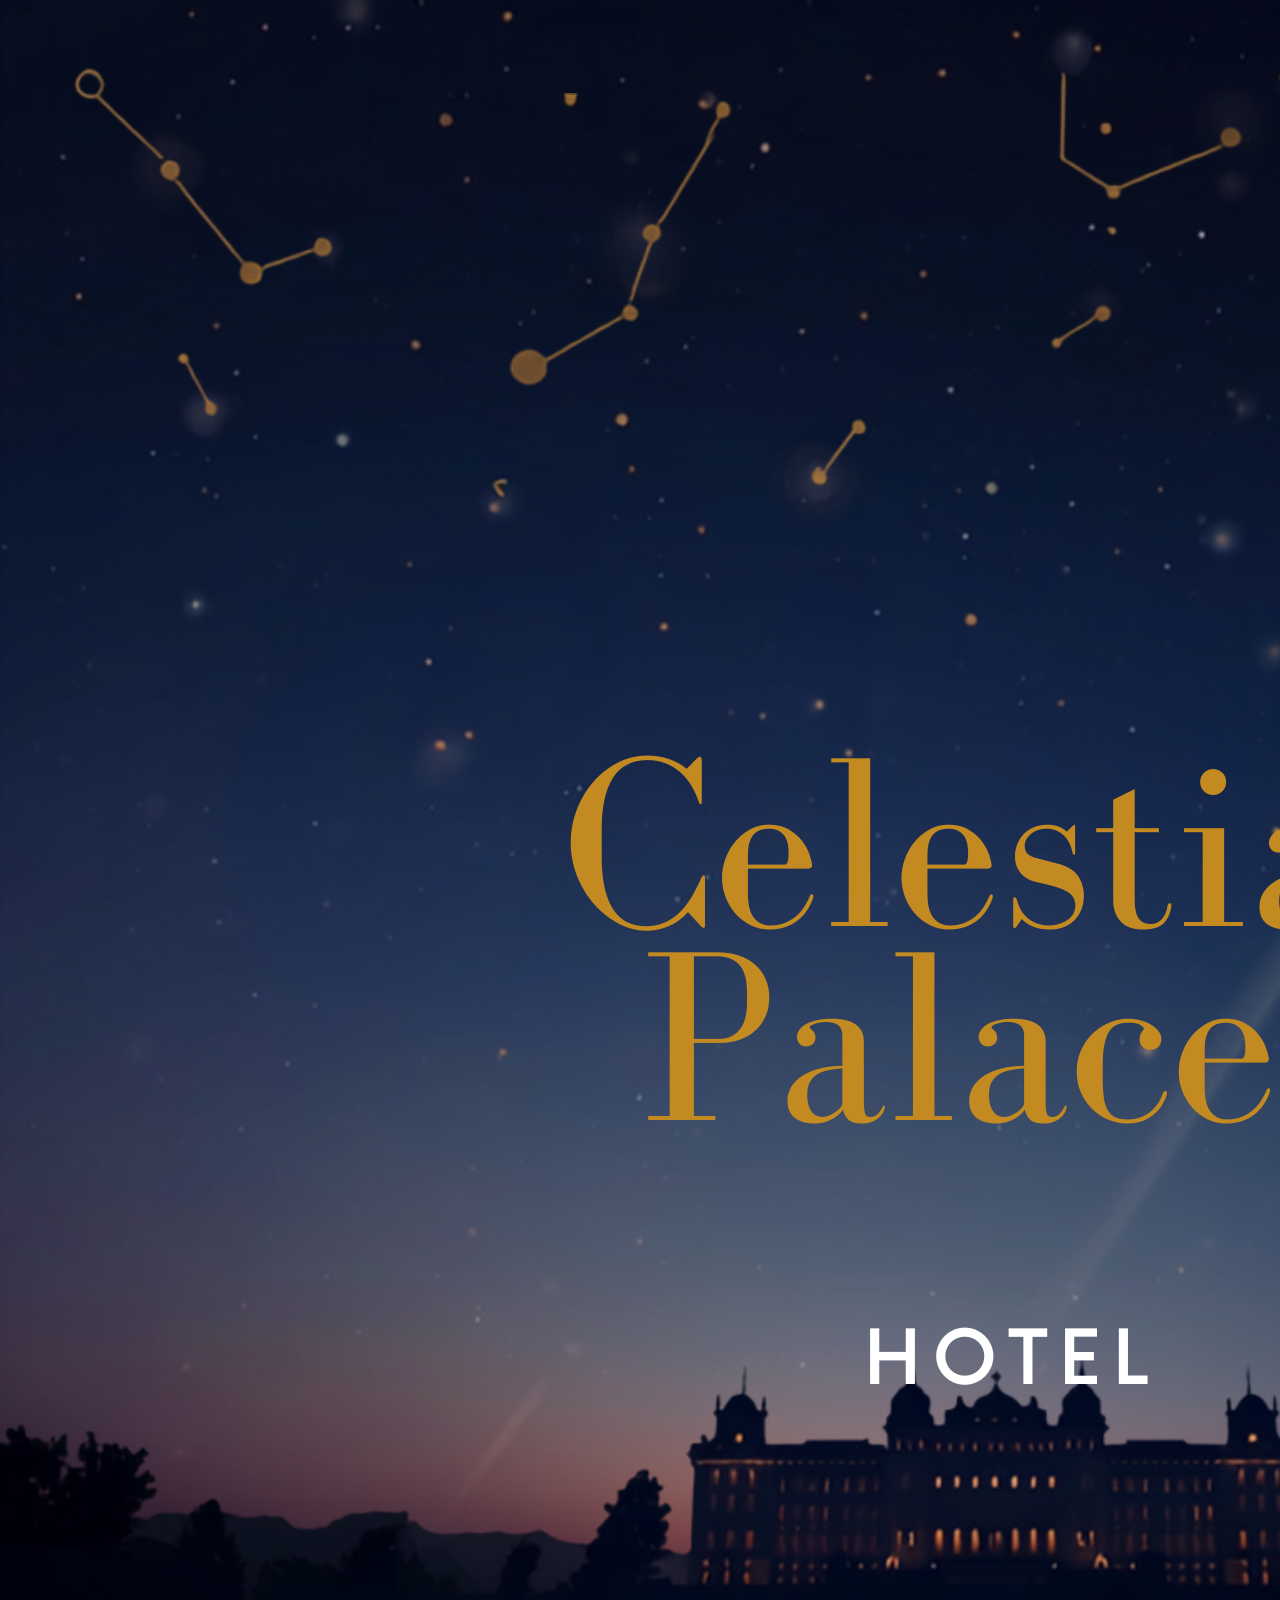
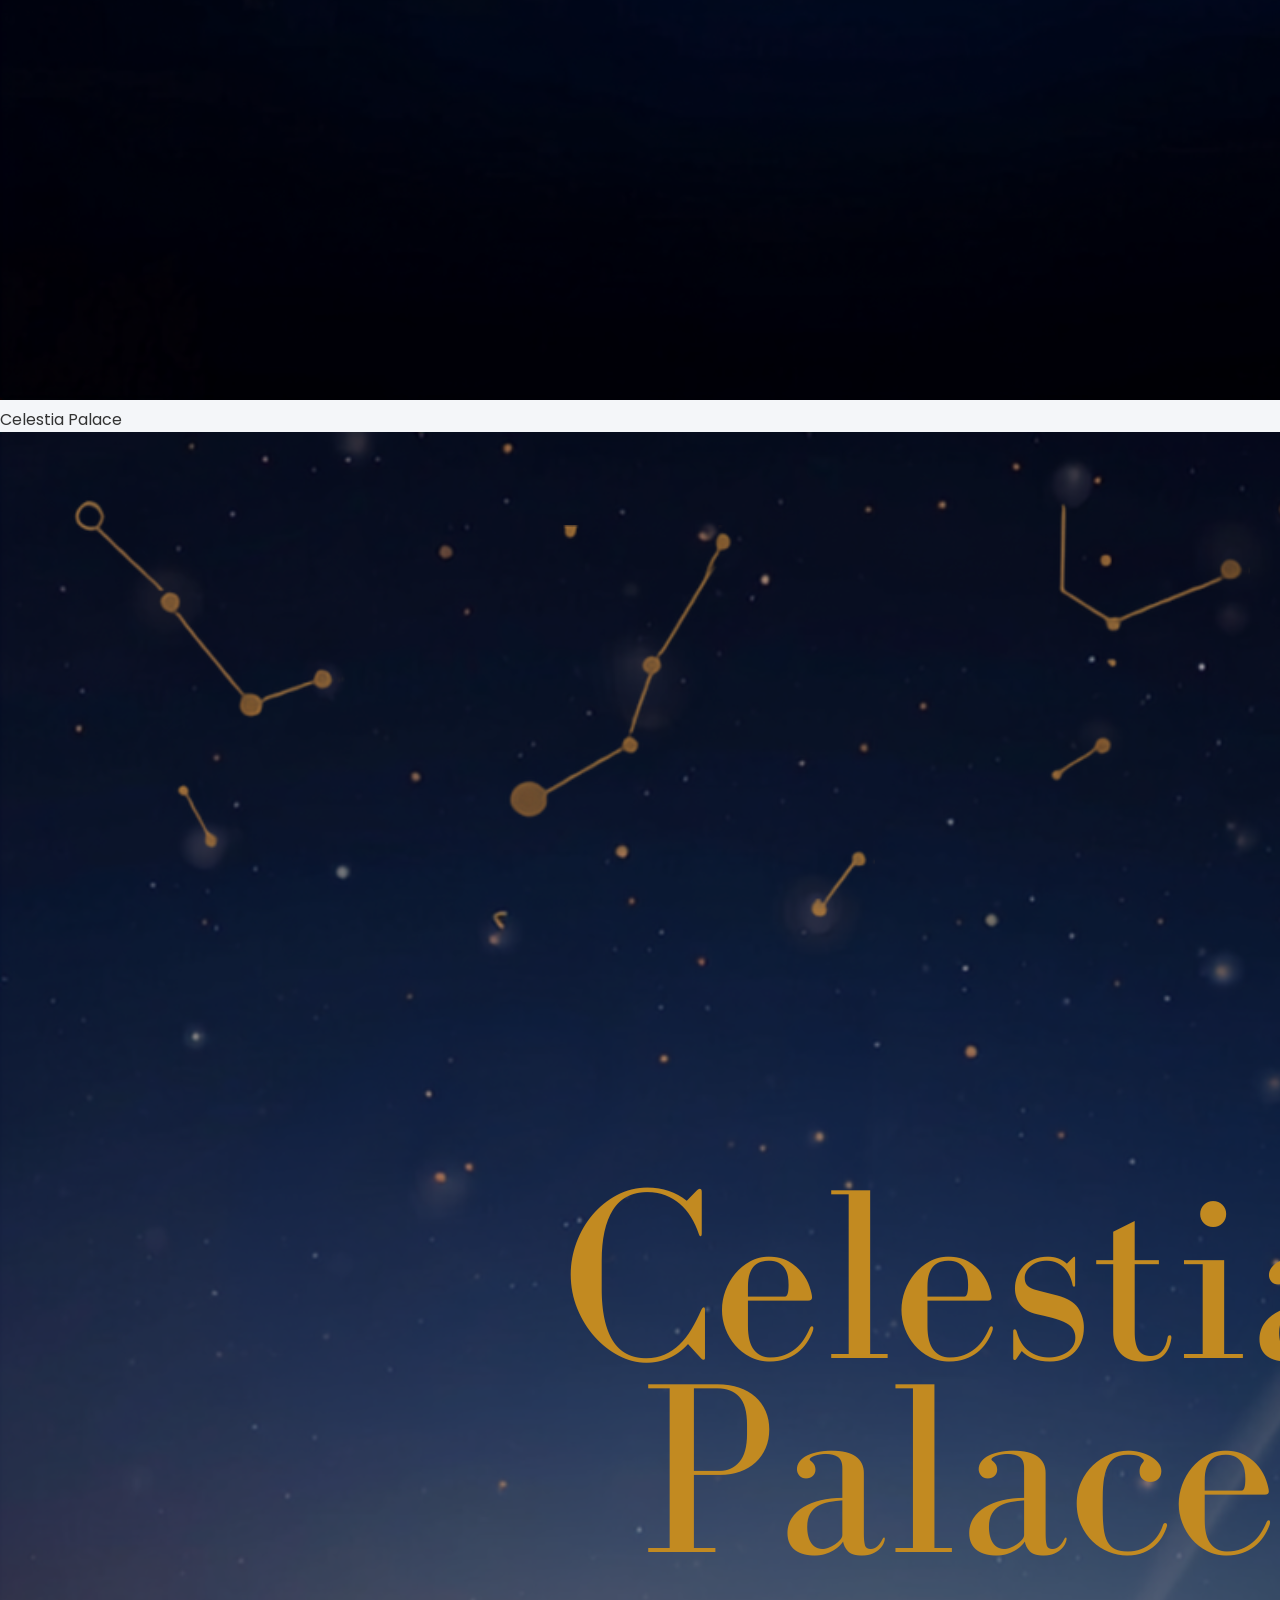
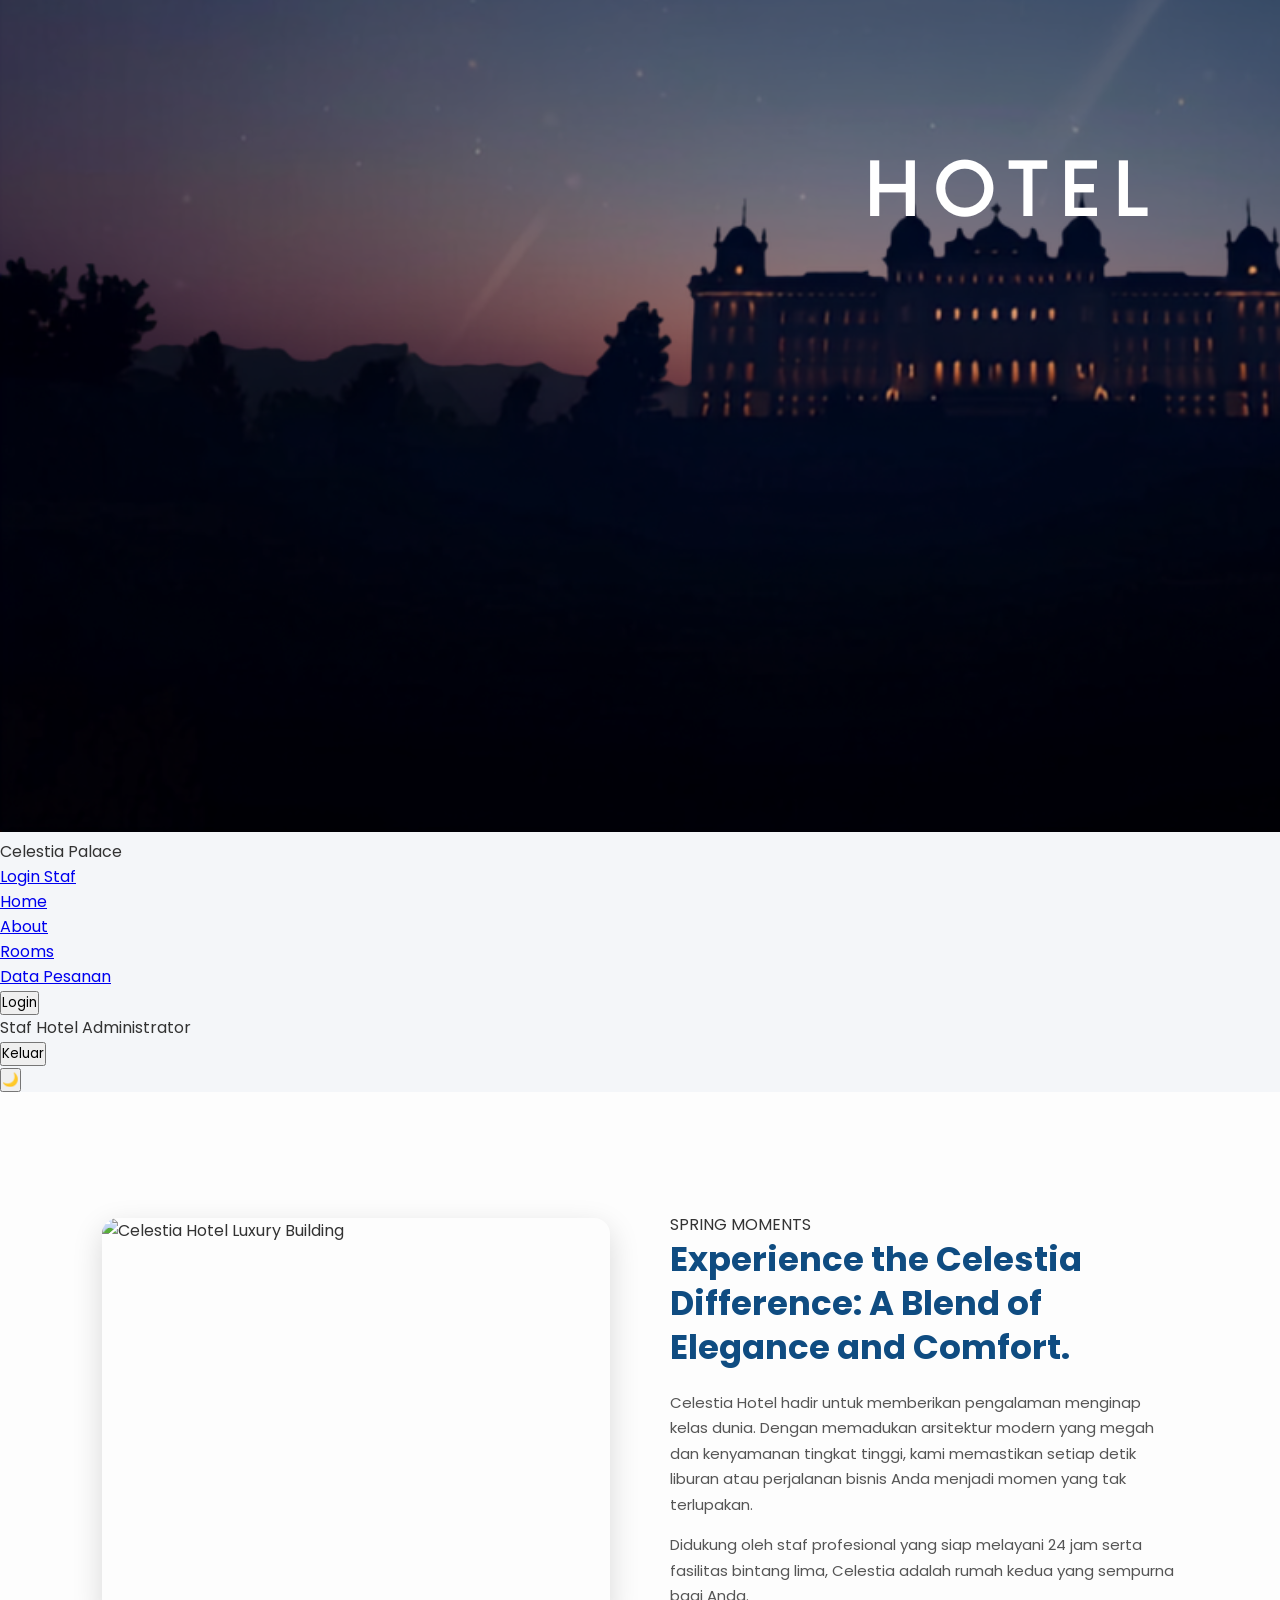
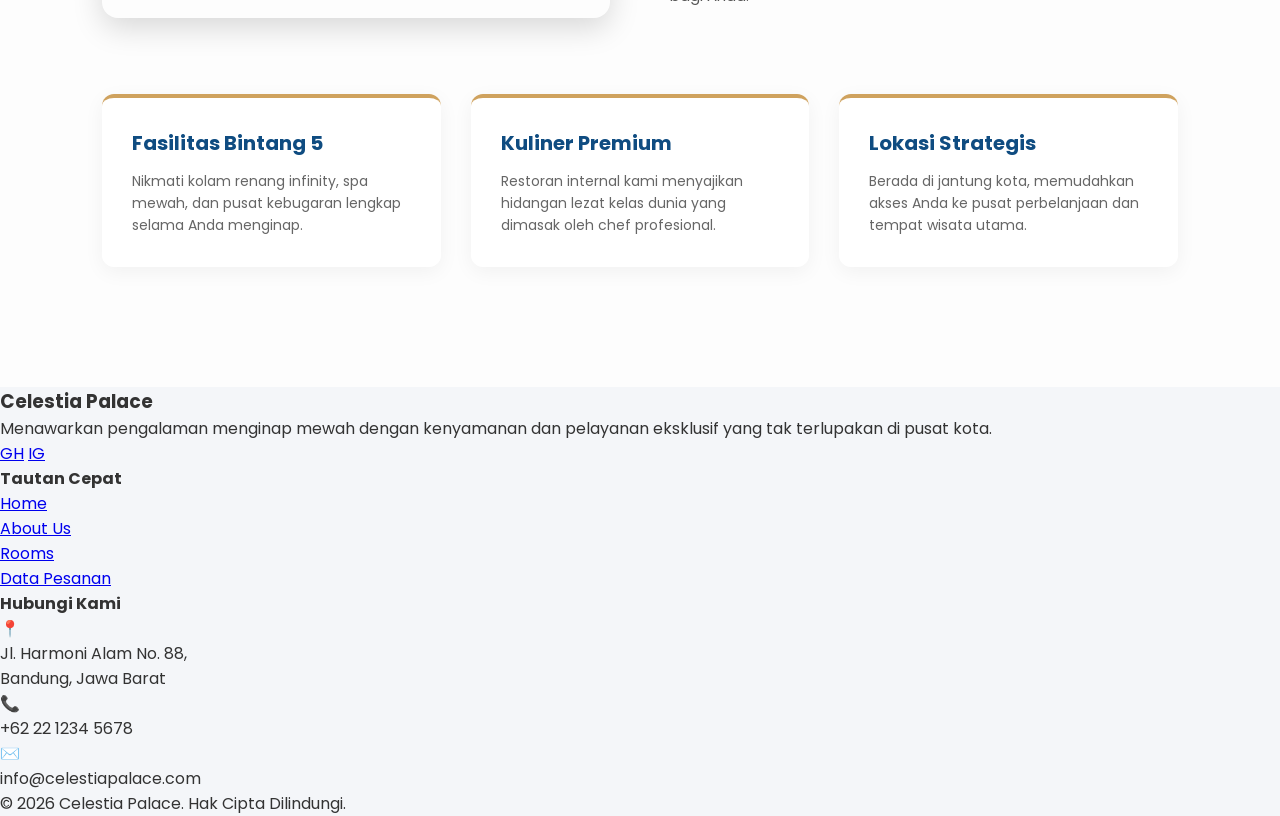
==== html/about.html @ cef60057 "first commit" ====
<!doctype html>
<html lang="id">
  <head>
    <meta charset="UTF-8" />
    <meta name="viewport" content="width=device-width, initial-scale=1.0" />
    <title>Celestia Palace Hotel - About Us</title>
    <link href="https://fonts.googleapis.com/css2?family=Poppins:wght@300;400;600&display=swap" rel="stylesheet" />
    <link rel="icon" href="../Assets/logo.png" type="image/png" />

    <!-- Memanggil CSS utama -->
    <link rel="stylesheet" href="/css/index.css" />
    <!-- Memanggil CSS tambahan khusus halaman about -->
    <link rel="stylesheet" href="../css/about.css" />

    <link rel="icon" href="Assets/logo.png" type="image/png" />
  </head>

  <body>
    <!-- Header menggunakan class solid-bg agar langsung biru -->
    <header id="navbar" class="solid-bg">
      <!-- 1. BAGIAN KIRI: Hamburger & Logo Desktop -->
      <div class="header-left-actions">
        <!-- Tombol Hamburger (Hanya tampil di HP) -->
        <div class="menu-toggle" id="mobile-menu">
          <span class="bar"></span>
          <span class="bar"></span>
          <span class="bar"></span>
        </div>

        <!-- Logo Utama (Tampil di Laptop, Hilang di HP) -->
        <div class="logo desktop-logo">
          <img src="../Assets/logo.png" alt="Celestia Logo" class="logo-img" />
          <span>Celestia Palace</span>
        </div>
      </div>

      <!-- 2. BAGIAN TENGAH: Menu Navigasi & Sidebar -->
      <nav>
        <!-- Logo Sidebar (Hanya tampil di dalam Sidebar HP) -->
        <div class="logo sidebar-logo">
          <img src="../Assets/logo.png" alt="Celestia Logo" class="logo-img" />
          <span>Celestia Palace</span>
        </div>

        <div id="mobile-profile-container" class="mobile-profile-box"></div>

        <ul class="nav-list">
          <li><a href="../index.html">Home</a></li>
          <li><a href="about.html">About</a></li>
          <li><a href="kamar.html">Rooms</a></li>
          <li><a href="dataPesanan.html">Data Pesanan</a></li>
        </ul>
      </nav>

      <!-- 3. BAGIAN KANAN: Tombol Tema & Login -->
      <div class="header-right-actions">
        
        <div class="auth-container">
          <button id="auth-btn" class="btn-book">Login</button>
          <div id="profile-dropdown" class="profile-dropdown-menu">
            <div class="dropdown-header">
              <span id="dropdown-staff-name" class="dropdown-name">Staf Hotel</span>
              <span class="dropdown-role">Administrator</span>
            </div>
            <div class="dropdown-divider"></div>
            <button id="btn-logout" class="dropdown-item-logout">Keluar</button>
          </div>
        </div>
        <button id="theme-toggle" class="btn-theme-toggle" title="Ubah Tema" aria-label="Toggle Dark Mode">🌙</button>
      </div>
    </header>

    <main class="page-content">
      <!-- Section Utama About -->
      <section class="about-section">
        <!-- Menggunakan gambar hotel mewah berkualitas tinggi -->
        <img src="https://greenforestresortbandung.com/wp-content/uploads/2024/12/Royal-Suite.jpeg" alt="Celestia Hotel Luxury Building" class="about-image" />
        <div class="about-text">
          <span class="subtitle">SPRING MOMENTS</span>
          <h2>Experience the Celestia Difference: A Blend of Elegance and Comfort.</h2>
          <p>
            Celestia Hotel hadir untuk memberikan pengalaman menginap kelas dunia. Dengan memadukan arsitektur modern yang megah dan kenyamanan tingkat tinggi,
            kami memastikan setiap detik liburan atau perjalanan bisnis Anda menjadi momen yang tak terlupakan.
          </p>
          <p>Didukung oleh staf profesional yang siap melayani 24 jam serta fasilitas bintang lima, Celestia adalah rumah kedua yang sempurna bagi Anda.</p>
        </div>
      </section>

      <!-- Section Tambahan Keunggulan (Grid) -->
      <section class="features-section">
        <div class="feature-card">
          <h3>Fasilitas Bintang 5</h3>
          <p>Nikmati kolam renang infinity, spa mewah, dan pusat kebugaran lengkap selama Anda menginap.</p>
        </div>
        <div class="feature-card">
          <h3>Kuliner Premium</h3>
          <p>Restoran internal kami menyajikan hidangan lezat kelas dunia yang dimasak oleh chef profesional.</p>
        </div>
        <div class="feature-card">
          <h3>Lokasi Strategis</h3>
          <p>Berada di jantung kota, memudahkan akses Anda ke pusat perbelanjaan dan tempat wisata utama.</p>
        </div>
      </section>

      
    </main>
    <!-- ==================== FOOTER ==================== -->
    <footer class="main-footer">
      <div class="footer-container">
        
        <!-- Kolom 1: Info Brand & Sosial Media -->
        <div class="footer-col brand-col">
          <h3 class="footer-logo">Celestia Palace</h3>
          <p>Menawarkan pengalaman menginap mewah dengan kenyamanan dan pelayanan eksklusif yang tak terlupakan di pusat kota.</p>
          <div class="social-links">
            <a href="https://github.com/raidatul-shidiq" aria-label="GitHub" title="GitHub">GH</a>
            <a href="https://www.instagram.com/raidatul_shidiq/" aria-label="Instagram" title="Instagram">IG</a>
          </div>
        </div>

        <!-- Kolom 2: Tautan Cepat -->
        <div class="footer-col links-col">
          <h4>Tautan Cepat</h4>
          <ul>
            <li><a href="index.html">Home</a></li>
            <li><a href="html/about.html">About Us</a></li>
            <li><a href="html/kamar.html">Rooms</a></li>
            <li><a href="html/dataPesanan.html">Data Pesanan</a></li>
          </ul>
        </div>

        <!-- Kolom 3: Kontak Hotel -->
        <div class="footer-col contact-col">
          <h4>Hubungi Kami</h4>
          <div class="contact-item">
            <span>📍</span>
            <p>Jl. Harmoni Alam No. 88,<br />Bandung, Jawa Barat</p>
          </div>
          <div class="contact-item">
            <span>📞</span>
            <p>+62 22 1234 5678</p>
          </div>
          <div class="contact-item">
            <span>✉️</span>
            <p>info@celestiapalace.com</p>
          </div>
        </div>

      </div>

      <!-- Bagian Hak Cipta -->
      <div class="footer-bottom">
        <p>&copy; 2026 Celestia Palace. Hak Cipta Dilindungi.</p>
      </div>
    </footer>

    <script src="/js/index.js"></script>
  </body>
</html>
---- css/index.css ----
/* ==================================
   1. RESET & DASAR
================================== */
* {
    margin: 0;
    padding: 0;
    box-sizing: border-box;
    font-family: 'Poppins', sans-serif;
}

body {
    background-color: #f4f6f9;
    color: #333333;
    /* Transisi halus saat beralih mode warna (Light <-> Dark) */
    transition: background-color 0.3s ease, color 0.3s ease;
}

body.dark-mode {
    background-color: #0f172a;
    color: #f1f5f9;
}

/* ==================================
   2. JUDUL DASHBOARD & PENCARIAN
================================== */
.dashboard-content {
    padding: 0 5% 50px;
    max-width: 1200px;
    margin: 0 auto;
}

.dashboard-header-title {
    text-align: center;
    margin-top: 120px;
    margin-bottom: 25px;
}

.dashboard-header-title h1 {
    color: #0f4c81;
    font-size: 28px;
    margin-bottom: 5px;
    font-weight: 600;
}

body.dark-mode .dashboard-header-title h1 {
    color: #60a5fa;
}

.dashboard-header-title p {
    color: #64748b;
    font-size: 14.5px;
}

body.dark-mode .dashboard-header-title p {
    color: #94a3b8;
}

.center-search-container {
    display: flex;
    justify-content: center;
    margin-bottom: 40px;
    width: 100%;
}

.search-box {
    position: relative;
    width: 100%;
    max-width: 550px;
    display: flex;
    align-items: center;
}

.search-icon {
    position: absolute;
    left: 20px;
    font-size: 18px;
    color: #94a3b8;
    pointer-events: none;
}

.search-box input {
    width: 100%;
    padding: 15px 25px 15px 50px;
    font-size: 15px;
    border: 1px solid #cbd5e1;
    border-radius: 50px;
    background-color: #ffffff;
    outline: none;
    transition: all 0.3s ease;
    box-shadow: 0 8px 25px rgba(0, 0, 0, 0.05);
    color: #333333;
}

body.dark-mode .search-box input {
    background-color: #1e293b;
    border-color: #334155;
    color: #f1f5f9;
    box-shadow: 0 8px 25px rgba(0, 0, 0, 0.3);
}

.search-box input:focus {
    border-color: #cfa25e;
    box-shadow: 0 8px 25px rgba(207, 162, 94, 0.2);
}

/* ==================================
   3. GRID & KARTU DATA PESANAN (3 KOLOM)
================================== */
.bookings-grid {
    display: grid;
    /* Memaksa tepat 3 kolom sejajar pada layar komputer/laptop */
    grid-template-columns: repeat(3, 1fr);
    gap: 20px;
}

.booking-card {
    background-color: #ffffff;
    border-radius: 12px;
    padding: 20px;
    box-shadow: 0 5px 15px rgba(0, 0, 0, 0.05);
    border-top: 4px solid #cfa25e;
    transition: transform 0.3s ease, box-shadow 0.3s ease;
    display: flex;
    flex-direction: column;
    justify-content: space-between;
}

body.dark-mode .booking-card {
    background-color: #1e293b;
    box-shadow: 0 5px 15px rgba(0, 0, 0, 0.3);
}

.booking-card:hover {
    transform: translateY(-5px);
    box-shadow: 0 10px 25px rgba(15, 76, 129, 0.1);
}

.card-header {
    border-bottom: 1px solid #f1f5f9;
    padding-bottom: 12px;
    margin-bottom: 15px;
    display: flex;
    justify-content: space-between;
    align-items: flex-start;
}

body.dark-mode .card-header {
    border-bottom-color: #334155;
}

.card-header h3 {
    font-size: 18px;
    color: #0f4c81;
    margin-bottom: 5px;
    text-transform: capitalize;
    word-break: break-word;
}

.booking-id {
    font-size: 11px;
    color: #888;
}

body.dark-mode .card-header h3 {
    color: #60a5fa;
}

.badge-status {
    display: inline-block;
    font-size: 10.5px;
    font-weight: 600;
    padding: 4px 8px;
    border-radius: 50px;
    text-align: center;
}

.card-body p {
    font-size: 13.5px;
    margin-bottom: 8px;
    color: #555555;
    display: flex;
    align-items: center;
    gap: 8px;
}

body.dark-mode .card-body p {
    color: #cbd5e1;
}

.card-body strong {
    color: #333333;
    min-width: 85px;
}

body.dark-mode .card-body strong {
    color: #f1f5f9;
}

.no-data {
    grid-column: 1 / -1;
    text-align: center;
    padding: 50px;
    color: #64748b;
    font-size: 15px;
    background-color: #ffffff;
    border-radius: 12px;
    border: 1px dashed #cbd5e1;
}

body.dark-mode .no-data {
    background-color: #1e293b;
    color: #94a3b8;
    border-color: #334155;
}

/* ==================================
   4. STYLING TOMBOL & AKSI KARTU
================================== */
.card-actions {
    display: flex;
    gap: 10px;
    margin-top: 15px;
    width: 100%;
}

.btn-delete,
.btn-extend {
    flex: 1;
    border: none;
    padding: 10px;
    border-radius: 8px;
    font-size: 12px;
    font-weight: 600;
    cursor: pointer;
    /* Efek transisi halus saat tombol disentuh mouse */
    transition: all 0.2s;
}

.btn-extend {
    background-color: #e0f2fe;
    color: #0369a1;
}

.btn-extend:hover {
    background-color: #bae6fd;
    transform: translateY(-2px);
}

body.dark-mode .btn-extend {
    background-color: #0c4a6e;
    color: #7dd3fc;
}

body.dark-mode .btn-extend:hover {
    background-color: #075985;
}

.btn-delete {
    background-color: #fee2e2;
    color: #ef4444;
}

.btn-delete:hover {
    background-color: #fecaca;
    transform: translateY(-2px);
}

body.dark-mode .btn-delete {
    background-color: #7f1d1d;
    color: #fca5a5;
}

body.dark-mode .btn-delete:hover {
    background-color: #991b1b;
}

/* ==================================
   5. MODAL POP-UP UMUM & 2 KOLOM
================================== */
.modal-overlay {
    position: fixed;
    top: 0;
    left: 0;
    width: 100%;
    height: 100%;
    background-color: rgba(0, 0, 0, 0.6);
    display: flex;
    justify-content: center;
    align-items: center;
    z-index: 9999;
    backdrop-filter: blur(3px);
}

.modal-box {
    background-color: #ffffff;
    width: 90%;
    max-width: 400px;
    padding: 30px 25px;
    border-radius: 16px;
    text-align: center;
    box-shadow: 0 15px 35px rgba(0, 0, 0, 0.2);
    transform: translateY(20px);
    animation: slideUp 0.3s forwards ease-out;
}

body.dark-mode .modal-box {
    background-color: #1e293b;
    box-shadow: 0 15px 35px rgba(0, 0, 0, 0.5);
    border: 1px solid #334155;
}

/* Perlebar modal khusus check-out agar pas 2 kolom */
.checkout-modal-wide {
    max-width: 580px; 
}

.modal-icon {
    font-size: 40px;
    margin-bottom: 15px;
}

.modal-box h3 {
    color: #0f4c81;
    font-size: 20px;
    margin-bottom: 10px;
}

body.dark-mode .modal-box h3 {
    color: #60a5fa;
}

.modal-box p {
    font-size: 14px;
    color: #64748b;
    margin-bottom: 25px;
    line-height: 1.5;
}

body.dark-mode .modal-box p {
    color: #94a3b8;
}

.modal-actions {
    display: flex;
    gap: 12px;
    justify-content: center;
}

.btn-modal-cancel {
    background-color: #f1f5f9;
    color: #475569;
    border: none;
    padding: 10px 20px;
    border-radius: 8px;
    font-weight: 600;
    cursor: pointer;
    flex: 1;
    transition: all 0.2s;
}

.btn-modal-cancel:hover {
    background-color: #e2e8f0;
}

body.dark-mode .btn-modal-cancel {
    background-color: #334155;
    color: #cbd5e1;
}

body.dark-mode .btn-modal-cancel:hover {
    background-color: #475569;
}

.btn-modal-confirm,
.btn-extend-confirm {
    border: none;
    padding: 10px 20px;
    border-radius: 8px;
    font-weight: 600;
    cursor: pointer;
    flex: 1;
    transition: all 0.2s;
}

.btn-modal-confirm {
    background-color: #ef4444;
    color: #ffffff;
}

.btn-modal-confirm:hover {
    background-color: #dc2626;
}

.btn-extend-confirm {
    background-color: #0f4c81;
    color: #ffffff;
}

.btn-extend-confirm:hover {
    background-color: #0a3a5e;
}

body.dark-mode .btn-extend-confirm {
    background-color: #60a5fa;
    color: #0f172a;
}

/* ====================================================
   HAK VETO (!IMPORTANT) PADA TOMBOL HIJAU PELUNASAN
==================================================== */
.btn-success-green {
    /* Menggunakan !important untuk memaksa browser menerapkan warna hijau,
       sekaligus menimpa warna merah bawaan dari class .btn-modal-confirm */
    background-color: #16a34a !important;
    color: #ffffff !important;
    border-radius: 10px;
}

.btn-success-green:hover {
    background-color: #15803d !important;
}

@keyframes slideUp {
    from {
        opacity: 0;
        transform: translateY(20px);
    }
    to {
        opacity: 1;
        transform: translateY(0);
    }
}

/* ==================================
   STYLING MODAL SUKSES (ALERT CUSTOM)
================================== */
.text-success {
    color: #16a34a;
    font-size: 55px;
    margin-bottom: 10px;
}

.success-message-text {
    font-size: 14px;
    line-height: 1.6;
    margin-bottom: 25px;
    color: #4b5563;
    /* Mengubah kode \n dari JS menjadi baris baru (Enter) di layar secara otomatis */
    white-space: pre-line; 
}

body.dark-mode .success-message-text {
    color: #cbd5e1;
}

.btn-full-width {
    width: 100%;
    flex: none;
}

/* ==================================
   6. UTILITY & STATE CLASSES (CSS MURNI)
================================== */
.hidden-element {
    display: none !important;
}

.show-flex-element {
    display: flex !important;
}

.show-block-element {
    display: block !important;
}

/* Form Extend */
.extend-form-group {
    text-align: left;
    margin-bottom: 20px;
}

.extend-label {
    font-size: 13px;
    color: #64748b;
    font-weight: 600;
    display: block;
    margin-bottom: 8px;
}

.extend-input {
    width: 100%;
    padding: 12px;
    border: 1px solid #cbd5e1;
    border-radius: 8px;
    font-family: 'Poppins', sans-serif;
    background-color: #ffffff;
    color: #333333;
}

/* Tagihan (Unpaid) */
.unpaid-wrapper {
    border-top: 1px dashed #cbd5e1;
    margin-top: 8px;
    padding-top: 8px;
    align-items: center;
    gap: 8px;
}

.unpaid-label {
    color: #b91c1c;
}

.booking-unpaid {
    color: #ef4444;
    font-weight: 700;
}

/* Peringatan Tagihan Modal (Struktur 2 Kolom) */
.checkout-warning-box {
    background-color: #fef2f2;
    color: #991b1b;
    padding: 15px;
    border-radius: 8px;
    margin-bottom: 15px;
    border: 1px solid #fca5a5;
    text-align: left;
    display: flex;
    flex-direction: row;
    gap: 20px;
    align-items: stretch;
}

body.dark-mode .checkout-warning-box {
    background-color: #450a0a;
    color: #fecaca;
    border-color: #7f1d1d;
}

.warning-info-col {
    flex: 1;
    display: flex;
    flex-direction: column;
}

.warning-payment-col {
    flex: 1.2;
}

.warning-desc {
    font-size: 13px;
    margin: 5px 0;
}

.unpaid-amount-text {
    display: block;
    font-size: 18px;
    font-weight: 700;
    margin: 5px 0;
    color: #dc2626;
}

body.dark-mode .unpaid-amount-text {
    color: #f87171;
}

.checkout-instruction {
    margin-top: auto;
    margin-bottom: 0;
    font-size: 12px;
    color: #7f1d1d;
    font-weight: 600;
}

body.dark-mode .checkout-instruction {
    color: #fca5a5;
}

/* Warna Form & Tagihan Dark Mode */
body.dark-mode .extend-label {
    color: #94a3b8;
}

body.dark-mode .extend-input {
    background-color: #334155;
    border-color: #475569;
    color: #f1f5f9;
}

body.dark-mode .unpaid-wrapper {
    border-top-color: #334155;
}

body.dark-mode .unpaid-label {
    color: #f87171;
}

body.dark-mode .booking-unpaid {
    color: #fca5a5;
}

/* Warna Badge Status */
.badge-lunas {
    background-color: #dcfce7;
    color: #166534;
}

.badge-extended {
    background-color: #e0f2fe;
    color: #0369a1;
}

.badge-overstay {
    background-color: #fee2e2;
    color: #991b1b;
}

.badge-checkout {
    background-color: #fef08a;
    color: #854d0e;
}

.badge-unpaid {
    background-color: #ffedd5;
    color: #9a3412;
}

/* ==================================
   STYLING FORM PELUNASAN CHECK-OUT (RADIO)
================================== */
.checkout-payment-options {
    background: #ffffff;
    padding: 10px;
    border-radius: 8px;
    border: 1px solid #fca5a5;
    margin-top: 0;
    display: flex;
    flex-direction: column;
    gap: 8px;
    height: 100%;
    justify-content: center;
}

body.dark-mode .checkout-payment-options {
    background: #1e293b;
    border-color: #7f1d1d;
}

.checkout-payment-options label {
    font-size: 12.5px;
    color: #333;
    cursor: pointer;
    display: flex;
    align-items: center;
    gap: 8px;
    font-weight: 500;
}

body.dark-mode .checkout-payment-options label {
    color: #f1f5f9;
}

.payment-detail-box {
    background-color: #f8f9fa;
    border: 1px solid #e2e8f0;
    border-radius: 6px;
    padding: 8px 10px;
    margin-top: 0;
    margin-bottom: 3px;
    font-size: 11.5px;
    color: #333;
    line-height: 1.4;
}

body.dark-mode .payment-detail-box {
    background-color: #0f172a;
    border-color: #334155;
    color: #f1f5f9;
}

.qris-img {
    display: block;
    margin: 6px auto 0;
    width: 90px;
    height: 90px;
    border-radius: 4px;
}

.delete-confirm-text {
    font-size: 13.5px;
    color: #64748b;
    margin-bottom: 20px;
}

body.dark-mode .delete-confirm-text {
    color: #94a3b8;
}

/* ==================================
   7. RESPONSIVE (TABLET & MOBILE)
================================== */
@media (max-width: 1024px) {
    .bookings-grid {
        grid-template-columns: repeat(2, 1fr);
        gap: 15px;
    }
}

@media (max-width: 768px) {
    .dashboard-header-title {
        margin-top: 135px;
        margin-bottom: 20px;
    }

    .dashboard-header-title h1 {
        font-size: 24px;
    }

    .center-search-container {
        padding: 0 10px;
        margin-bottom: 30px;
    }

    .search-box input {
        font-size: 14px;
        padding: 12px 20px 12px 45px;
        box-shadow: 0 4px 15px rgba(0, 0, 0, 0.05);
    }

    .search-icon {
        left: 18px;
        font-size: 16px;
    }

    .bookings-grid {
        grid-template-columns: 1fr;
    }
}

@media (max-width: 576px) {
    .checkout-warning-box.show-flex-element {
        flex-direction: column !important;
        gap: 12px;
    }
    .checkout-modal-wide {
        max-width: 95%;
    }
}

@media (max-width: 480px) {
    .dashboard-content {
        padding: 0 15px 20px;
        overflow-x: hidden;
    }

    .dashboard-header-title h1 {
        font-size: 20px;
    }

    .search-box input {
        font-size: 13px;
        padding: 11px 15px 11px 38px;
    }

    .search-icon {
        left: 14px;
        font-size: 14px;
    }

    .bookings-grid {
        display: flex;
        flex-direction: column;
        gap: 12px;
        width: 100%;
    }

    .booking-card {
        width: 100%;
        min-width: 0;
        padding: 12px;
        border-radius: 8px;
        overflow: hidden;
    }

    .card-header {
        flex-wrap: wrap;
        gap: 5px;
    }

    .card-header h3 {
        font-size: 15px;
        word-break: break-word;
        white-space: normal;
    }

    .booking-id {
        font-size: 9px !important;
    }

    .card-body p {
        display: flex;
        flex-direction: column;
        align-items: flex-start;
        font-size: 0 !important;
        margin-bottom: 10px;
        border-bottom: 1px dashed rgba(0, 0, 0, 0.05);
        padding-bottom: 6px;
        gap: 2px;
        width: 100%;
    }

    body.dark-mode .card-body p {
        border-bottom-color: rgba(255, 255, 255, 0.05);
    }

    .card-body p:last-child {
        border-bottom: none;
        padding-bottom: 0;
    }

    .card-body strong {
        display: block;
        font-size: 11px !important;
        color: #64748b;
        min-width: 0;
        width: 100%;
    }

    .card-body p span {
        display: block;
        font-size: 12px !important;
        color: #333333;
        width: 100%;
        word-break: break-word;
        white-space: normal;
    }

    body.dark-mode .card-body p span {
        color: #f1f5f9;
    }

    .btn-delete,
    .btn-extend {
        width: 100%;
        padding: 10px;
        font-size: 12px;
        margin-top: 10px;
    }

    .modal-box {
        padding: 20px 15px;
        width: 95%;
    }
}

@media (max-width: 320px) {
    .dashboard-header-title {
        margin-top: 80px;
    }

    .dashboard-header-title h1 {
        font-size: 16px;
    }

    .search-box input {
        font-size: 11px;
        padding: 8px 10px 8px 30px;
    }

    .search-icon {
        left: 10px;
        font-size: 12px;
    }

    .card-header h3 {
        font-size: 13px;
    }

    .card-body strong {
        font-size: 10px !important;
    }

    .card-body p span {
        font-size: 11px !important;
    }

    .btn-delete,
    .btn-extend {
        font-size: 10px;
        padding: 8px;
    }
}
---- css/about.css ----
/* ==================================
   STYLING HALAMAN ABOUT US & ANIMASI
================================== */
.page-content {
    background-color: #fdfdfd;
    padding-top: 80px;
    padding-bottom: 80px;
    
    /* Mencegah layar bergeser ke samping secara horizontal saat elemen sedang melakukan animasi geser */
    overflow-x: hidden; 
    transition: background-color 0.3s ease;
}

/* Penyesuaian Section Utama About */
.about-section {
    padding: 40px 8% 30px;
    display: flex;
    gap: 60px;
    align-items: center;
}

/* Animasi Gambar Masuk dari Kiri */
.about-image {
    width: 50%;
    height: 400px;
    object-fit: cover;
    border-radius: 16px;
    box-shadow: 0 10px 30px rgba(0, 0, 0, 0.15);
    
    /* opacity: 0 membuat gambar disembunyikan di awal sebelum animasi berjalan */
    opacity: 0;
    
    /* Memindahkan posisi awal gambar ke luar layar sebelah kiri sejauh 80px */
    transform: translateX(-80px); 
    
    /* Menjalankan animasi dengan kurva cubic-bezier (efek smooth) selama 1 detik */
    animation: slideInFromLeft 1s cubic-bezier(0.165, 0.84, 0.44, 1) forwards;
}

/* Animasi Teks Masuk dari Kanan */
.about-text {
    width: 50%;
    opacity: 0;
    transform: translateX(80px); /* Posisi awal di luar layar kanan */
    
    /* Diberi jeda waktu (delay) 0.3 detik agar teks muncul sedikit lebih lambat dari gambar */
    animation: slideInFromRight 1s cubic-bezier(0.165, 0.84, 0.44, 1) 0.3s forwards; 
}

.about-text h2 {
    font-size: 34px;
    color: #0f4c81;
    margin-bottom: 20px;
    line-height: 1.3;
    transition: color 0.3s ease;
}

.about-text p {
    color: #555555;
    font-size: 15px;
    line-height: 1.7;
    margin-bottom: 15px;
    transition: color 0.3s ease;
}

/* ==================================
   SECTION FITUR / KEUNGGULAN HOTEL
================================== */
.features-section {
    padding: 40px 8%;
    
    /* Mengatur tata letak kotak fitur menggunakan Grid Responsif Otomatis */
    display: grid;
    grid-template-columns: repeat(auto-fit, minmax(280px, 1fr));
    gap: 30px;
    
    opacity: 0;
    transform: translateY(40px); /* Posisi awal digeser ke bawah sejauh 40px */
    
    /* Delay 0.6 detik agar animasi section ini muncul paling akhir secara berurutan */
    animation: fadeInUp 1s cubic-bezier(0.165, 0.84, 0.44, 1) 0.6s forwards;
}

.feature-card {
    background: #ffffff;
    padding: 30px;
    border-radius: 12px;
    box-shadow: 0 5px 20px rgba(0, 0, 0, 0.05);
    border-top: 4px solid #cfa25e;
    transition: transform 0.4s ease, box-shadow 0.4s ease, background-color 0.3s ease;
}

.feature-card:hover {
    transform: translateY(-8px); /* Efek kartu melayang ke atas saat disentuh kursor */
    box-shadow: 0 12px 30px rgba(15, 76, 129, 0.1);
}

.feature-card h3 {
    font-size: 20px;
    color: #0f4c81;
    margin-bottom: 12px;
    transition: color 0.3s ease;
}

.feature-card p {
    font-size: 14px;
    color: #666666;
    line-height: 1.6;
    transition: color 0.3s ease;
}

/* ==================================
   DARK MODE KHUSUS HALAMAN ABOUT
================================== */
body.dark-mode .page-content {
    background-color: #0f172a;
}

body.dark-mode .about-text h2 {
    color: #60a5fa; 
}

body.dark-mode .about-text p {
    color: #cbd5e1; 
}

body.dark-mode .feature-card {
    background-color: #1e293b; 
    box-shadow: 0 5px 20px rgba(0, 0, 0, 0.4);
}

body.dark-mode .feature-card:hover {
    box-shadow: 0 12px 30px rgba(0, 0, 0, 0.6);
}

body.dark-mode .feature-card h3 {
    color: #60a5fa;
}

body.dark-mode .feature-card p {
    color: #94a3b8;
}


/* ==================================
   KEYFRAMES (DEFINISI ANIMASI GERAKAN)
================================== */

/* Mengembalikan elemen dari posisi kiri ke posisi normal (0) sekaligus memunculkan opacity-nya */
@keyframes slideInFromLeft {
    to {
        opacity: 1;
        transform: translateX(0);
    }
}

/* Mengembalikan elemen dari posisi kanan ke posisi normal (0) */
@keyframes slideInFromRight {
    to {
        opacity: 1;
        transform: translateX(0);
    }
}

/* Mengembalikan elemen dari posisi bawah ke atas secara vertikal */
@keyframes fadeInUp {
    to {
        opacity: 1;
        transform: translateY(0);
    }
}

/* Responsif untuk layar HP */
@media (max-width: 768px) {
    .page-content {
        padding-top: 70px;
    }
    .about-section {
        flex-direction: column; /* Mengubah susunan gambar & teks menjadi atas-bawah */
        padding-top: 20px;
    }
    .about-image, .about-text {
        width: 100%;
        transform: none; 
        animation: fadeInUp 1s ease forwards; /* Menyeragamkan animasi menjadi dari bawah ke atas khusus HP */
    }
    .about-image {
        height: 250px;
    }
}
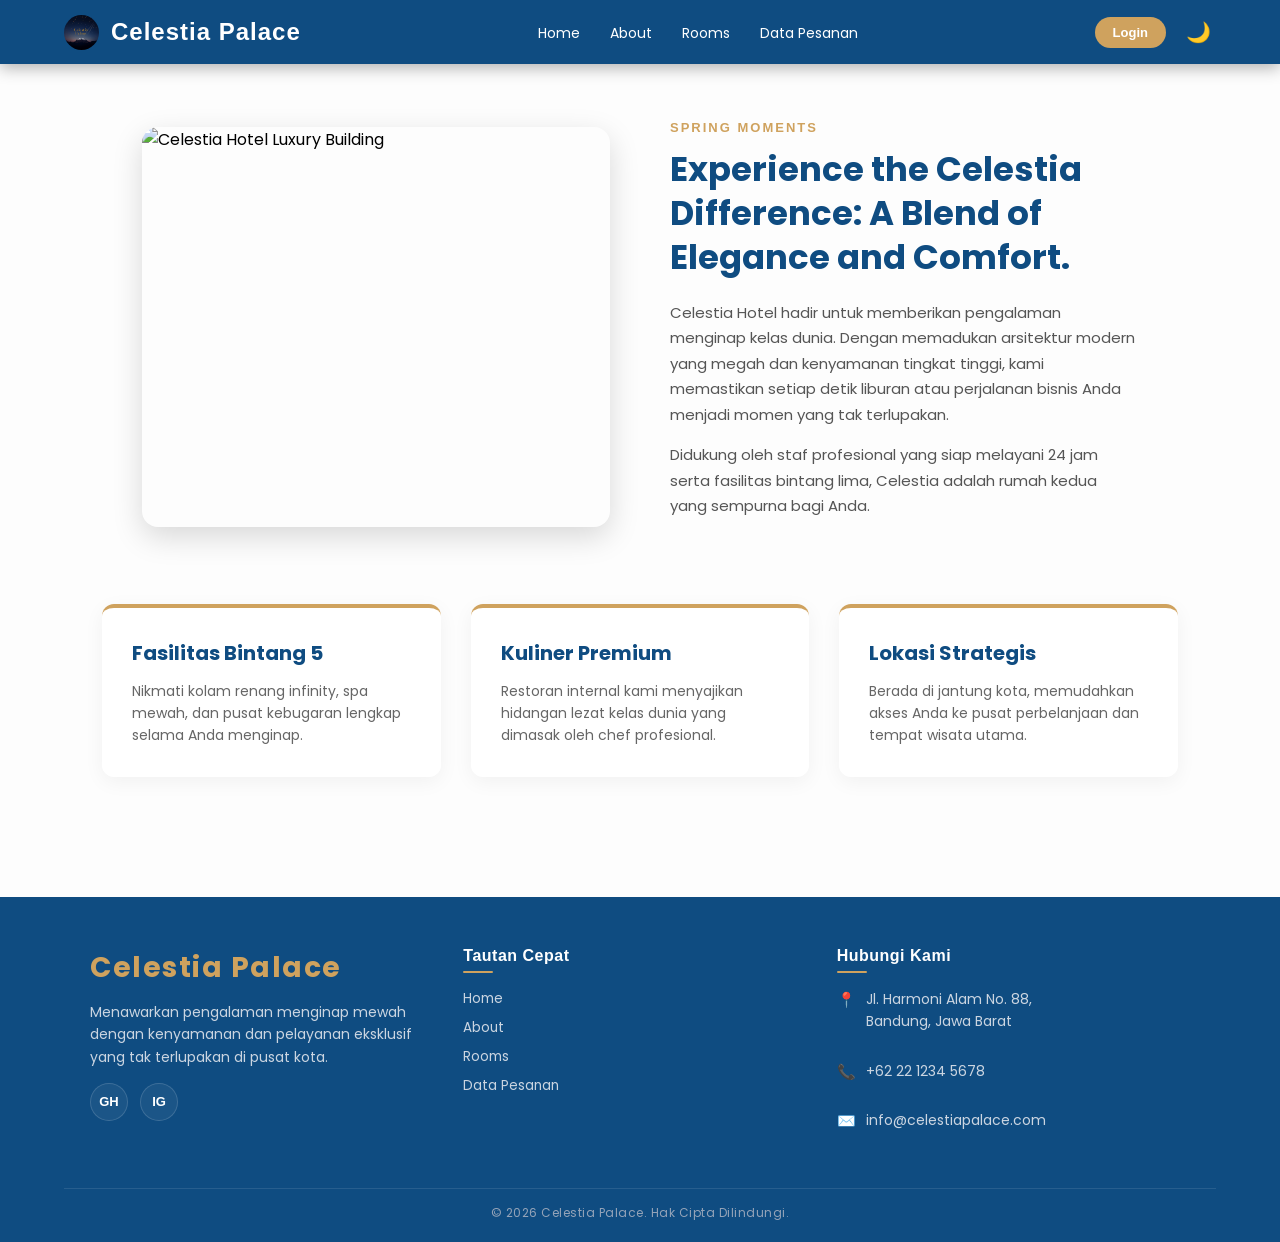
==== commit 06197410: "update kode navigasi" ====
--- a/html/about.html
+++ b/html/about.html
@@ -119,15 +119,17 @@
         </div>
 
         <!-- Kolom 2: Tautan Cepat -->
-        <div class="footer-col links-col">
+        <section class="footer-col links-col">
           <h4>Tautan Cepat</h4>
-          <ul>
-            <li><a href="index.html">Home</a></li>
-            <li><a href="html/about.html">About Us</a></li>
-            <li><a href="html/kamar.html">Rooms</a></li>
-            <li><a href="html/dataPesanan.html">Data Pesanan</a></li>
-          </ul>
-        </div>
+          <nav aria-label="Navigasi Footer">
+            <ul>
+              <li><a href="../index.html">Home</a></li>
+              <li><a href="about.html">About</a></li>
+              <li><a href="kamar.html">Rooms</a></li>
+              <li><a href="dataPesanan.html">Data Pesanan</a></li>
+            </ul>
+          </nav>
+        </section>
 
         <!-- Kolom 3: Kontak Hotel -->
         <div class="footer-col contact-col">
--- a/css/index.css
+++ b/css/index.css
@@ -1,5 +1,5 @@
 /* ==================================
-   1. RESET & DASAR
+   1. Reset Dasar & Global
 ================================== */
 * {
     margin: 0;
@@ -8,274 +8,562 @@
     font-family: 'Poppins', sans-serif;
 }
 
-body {
-    background-color: #f4f6f9;
-    color: #333333;
-    /* Transisi halus saat beralih mode warna (Light <-> Dark) */
+body,
+html {
+    overflow-x: hidden;
+    background-color: #fdfdfd;
+    width: 100%;
     transition: background-color 0.3s ease, color 0.3s ease;
 }
 
 body.dark-mode {
     background-color: #0f172a;
+}
+
+.subtitle {
+    color: #cfa25e;
+    font-weight: 600;
+    font-size: 13px;
+    letter-spacing: 2px;
+    text-transform: uppercase;
+    display: block;
+    margin-bottom: 12px;
+}
+
+/* ==================================
+   2. Header & Navigasi Responsif
+================================== */
+header {
+    position: fixed;
+    top: 0;
+    left: 0;
+    width: 100%;
+    padding: 20px 5%;
+    display: flex;
+    justify-content: space-between;
+    align-items: center;
+    background-color: transparent;
+    transition: all 0.4s ease-in-out;
+    z-index: 1000;
+}
+
+header.solid-bg,
+header.scrolled {
+    background-color: #0f4c81;
+    padding: 12px 5%;
+    box-shadow: 0 4px 15px rgba(0, 0, 0, 0.3);
+}
+
+header .logo {
+    display: flex;
+    align-items: center;
+    gap: 12px;
+    color: #ffffff;
+    font-size: 24px;
+    font-weight: 600;
+    letter-spacing: 1px;
+    cursor: pointer;
+}
+
+header .logo .logo-img {
+    width: 35px;
+    height: auto;
+    border-radius: 50%;
+    object-fit: contain;
+}
+
+header .sidebar-logo {
+    display: none !important;
+}
+
+.sidebar-logo {
+    display: none;
+}
+
+header nav {
+    display: flex;
+    align-items: center;
+}
+
+header nav ul {
+    list-style: none;
+    display: flex;
+    gap: 30px;
+}
+
+header nav ul li a {
+    text-decoration: none;
+    color: #ffffff;
+    font-size: 14px;
+    font-weight: 400;
+    position: relative;
+    transition: color 0.3s;
+}
+
+header nav ul li a::after {
+    content: '';
+    position: absolute;
+    width: 0;
+    height: 2px;
+    background-color: #ffd700;
+    bottom: -5px;
+    left: 0;
+    transition: width 0.3s ease;
+}
+
+header nav ul li a:hover::after {
+    width: 100%;
+}
+
+header nav ul li a:hover {
+    color: #ffd700;
+}
+
+body.dark-mode header nav ul li a {
     color: #f1f5f9;
 }
 
+.header-right-actions,
+.header-left-actions {
+    display: flex;
+    align-items: center;
+    gap: 15px;
+}
+
+.btn-theme-toggle {
+    background: transparent;
+    border: none;
+    font-size: 20px;
+    cursor: pointer;
+    transition: transform 0.3s ease, filter 0.3s ease;
+    display: flex;
+    align-items: center;
+    justify-content: center;
+    padding: 5px;
+    color: #ffffff;
+}
+
+.btn-theme-toggle:hover {
+    transform: scale(1.15);
+}
+
+.menu-toggle {
+    transition: all 0.3s ease;
+    display: none;
+    background: transparent;
+    border: none;
+    padding: 0;
+}
+
+.menu-toggle.active .bar:nth-child(1) {
+    transform: translateY(7.5px) rotate(45deg);
+}
+
+.menu-toggle.active .bar:nth-child(2) {
+    opacity: 0;
+}
+
+.menu-toggle.active .bar:nth-child(3) {
+    transform: translateY(-7.5px) rotate(-45deg);
+}
+
+.auth-warning-box {
+    background-color: #fffbeb;
+    border: 1px solid #fde68a;
+    color: #92400e;
+    padding: 15px 20px;
+    border-radius: 8px;
+    margin-bottom: 20px;
+    font-size: 14px;
+    text-align: center;
+}
+
+body.dark-mode .auth-warning-box {
+    background-color: #1e293b;
+    border-color: #92400e;
+    color: #fbbf24;
+}
+
+.warning-login-link {
+    color: #0f4c81;
+    font-weight: 600;
+    text-decoration: underline;
+}
+
+body.dark-mode .warning-login-link {
+    color: #60a5fa;
+}
+
+.warning-login-link:hover {
+    color: #cfa25e;
+}
+
+.booking-form.locked input,
+.booking-form.locked select,
+.booking-form.locked button {
+    background-color: #f1f5f9 !important;
+    color: #94a3b8 !important;
+    cursor: not-allowed !important;
+    pointer-events: none;
+    opacity: 0.7;
+}
+
+body.dark-mode .booking-form.locked input,
+body.dark-mode .booking-form.locked select,
+body.dark-mode .booking-form.locked button {
+    background-color: #334155 !important;
+}
+
+.btn-book {
+    background-color: #cfa25e;
+    color: #fff;
+    padding: 8px 18px;
+    border-radius: 20px;
+    text-decoration: none;
+    font-size: 13px;
+    font-weight: 600;
+    border: none;
+    cursor: pointer;
+    transition: background 0.3s;
+}
+
+.btn-book:hover {
+    background-color: #b88a48;
+}
+
+.btn-staff-profile {
+    background-color: rgba(255, 255, 255, 0.15);
+    color: #ffffff;
+    border: 1px solid rgba(255, 255, 255, 0.3);
+    padding: 8px 18px;
+    border-radius: 20px;
+    font-size: 13px;
+    font-weight: 600;
+    cursor: pointer;
+    transition: all 0.3s ease;
+    display: inline-flex;
+    align-items: center;
+    gap: 6px;
+}
+
+.btn-staff-profile:hover {
+    background-color: rgba(255, 255, 255, 0.25);
+    border-color: #ffd700;
+    color: #ffd700;
+}
+
 /* ==================================
-   2. JUDUL DASHBOARD & PENCARIAN
+   PERBAIKAN TAMPILAN INPUT TANGGAL DI HP
 ================================== */
-.dashboard-content {
-    padding: 0 5% 50px;
+input[type="date"] {
+    appearance: none;
+    -webkit-appearance: none;
+    min-height: 45px;
+    background-color: transparent;
+}
+
+input[type="date"]:invalid::-webkit-datetime-edit {
+    color: #94a3b8; 
+}
+
+/* ==================================
+   Dropdown Profil Staf
+================================== */
+.auth-container {
+    position: relative;
+    display: inline-block;
+}
+
+.profile-dropdown-menu {
+    position: absolute;
+    right: 0;
+    top: calc(100% + 12px);
+    background: #ffffff;
+    min-width: 180px;
+    border-radius: 12px;
+    box-shadow: 0 10px 30px rgba(15, 76, 129, 0.15);
+    border: 1px solid #e2e8f0;
+    padding: 12px;
+    z-index: 1100;
+    display: none;
+    animation: fadeInDropdown 0.25s ease forwards;
+}
+
+body.dark-mode .profile-dropdown-menu {
+    background: #1e293b;
+    border-color: #334155;
+    box-shadow: 0 10px 30px rgba(0, 0, 0, 0.5);
+}
+
+.profile-dropdown-menu.show {
+    display: block !important;
+}
+
+.dropdown-header {
+    padding: 6px 8px;
+    display: flex;
+    flex-direction: column;
+}
+
+.dropdown-name {
+    font-weight: 600;
+    color: #0f4c81;
+}
+
+body.dark-mode .dropdown-name {
+    color: #60a5fa;
+}
+
+.dropdown-role {
+    font-size: 11px;
+    color: #666666;
+}
+
+body.dark-mode .dropdown-role {
+    color: #94a3b8;
+}
+
+.dropdown-divider {
+    height: 1px;
+    background-color: #f1f5f9;
+    margin: 8px 0;
+}
+
+body.dark-mode .dropdown-divider {
+    background-color: #334155;
+}
+
+.dropdown-item-logout {
+    width: 100%;
+    background-color: #fee2e2;
+    color: #ef4444;
+    border: none;
+    padding: 8px 12px;
+    border-radius: 6px;
+    font-size: 13px;
+    font-weight: 600;
+    cursor: pointer;
+    text-align: left;
+    transition: background-color 0.2s ease;
+}
+
+body.dark-mode .dropdown-item-logout {
+    background-color: #7f1d1d;
+    color: #fca5a5;
+}
+
+.dropdown-item-logout:hover {
+    background-color: #fecaca;
+}
+
+body.dark-mode .dropdown-item-logout:hover {
+    background-color: #991b1b;
+}
+
+@keyframes fadeInDropdown {
+    from {
+        opacity: 0;
+        transform: translateY(-8px);
+    }
+
+    to {
+        opacity: 1;
+        transform: translateY(0);
+    }
+}
+
+/* ==================================
+   3. Hero Section
+================================== */
+.hero-section {
+    height: 100vh;
+    background: linear-gradient(rgba(15, 76, 129, 0.4), rgba(0, 0, 0, 0.7)),
+        url('https://images.unsplash.com/photo-1611892440504-42a792e24d32?ixlib=rb-4.0.3&auto=format&fit=crop&w=1920&q=80') center/cover no-repeat;
+    display: flex;
+    justify-content: center;
+    align-items: center;
+    color: white;
+    text-align: center;
+    padding: 0 20px;
+}
+
+body.dark-mode .hero-section {
+    background: linear-gradient(rgba(15, 76, 129, 0.6), rgba(0, 0, 0, 0.8)),
+        url('https://images.unsplash.com/photo-1611892440504-42a792e24d32?ixlib=rb-4.0.3&auto=format&fit=crop&w=1920&q=80') center/cover no-repeat;
+}
+
+.hero-content h1 {
+    font-size: clamp(2rem, 4vw, 3.2rem);
+    font-weight: 600;
+    letter-spacing: 1px;
+    margin-bottom: 15px;
+    text-shadow: 0 2px 10px rgba(0, 0, 0, 0.4);
+}
+
+.hero-content p {
+    font-size: clamp(0.9rem, 2vw, 1.1rem);
+    font-weight: 300;
+    letter-spacing: 0.5px;
+    color: #f1f1f1;
+    text-shadow: 0 1px 5px rgba(0, 0, 0, 0.4);
+}
+
+/* ==================================
+   4. Booking Section
+================================== */
+.booking-section {
+    position: relative;
+    z-index: 10;
+    margin-top: -70px;
+    display: flex;
+    justify-content: center;
+    padding: 0 5%;
+}
+
+.booking-container {
+    background-color: #ffffff;
+    padding: 35px 40px;
+    border-radius: 16px;
+    box-shadow: 0 15px 35px rgba(0, 0, 0, 0.12);
+    width: 100%;
     max-width: 1200px;
-    margin: 0 auto;
-}
-
-.dashboard-header-title {
-    text-align: center;
-    margin-top: 120px;
+    border-top: 5px solid #cfa25e;
+    transition: background-color 0.3s ease, box-shadow 0.3s ease;
+    
+    /* PERBAIKAN: Mengunci posisi agar dropdown stabil dan tidak keluar jalur di HP */
+    position: relative;
+    overflow: visible !important;
+}
+
+body.dark-mode .booking-container {
+    background-color: #1e293b;
+    box-shadow: 0 15px 35px rgba(0, 0, 0, 0.4);
+}
+
+.booking-title {
     margin-bottom: 25px;
-}
-
-.dashboard-header-title h1 {
-    color: #0f4c81;
-    font-size: 28px;
-    margin-bottom: 5px;
-    font-weight: 600;
-}
-
-body.dark-mode .dashboard-header-title h1 {
-    color: #60a5fa;
-}
-
-.dashboard-header-title p {
-    color: #64748b;
-    font-size: 14.5px;
-}
-
-body.dark-mode .dashboard-header-title p {
-    color: #94a3b8;
-}
-
-.center-search-container {
-    display: flex;
-    justify-content: center;
-    margin-bottom: 40px;
-    width: 100%;
-}
-
-.search-box {
-    position: relative;
-    width: 100%;
-    max-width: 550px;
-    display: flex;
-    align-items: center;
-}
-
-.search-icon {
-    position: absolute;
-    left: 20px;
-    font-size: 18px;
-    color: #94a3b8;
-    pointer-events: none;
-}
-
-.search-box input {
-    width: 100%;
-    padding: 15px 25px 15px 50px;
-    font-size: 15px;
-    border: 1px solid #cbd5e1;
-    border-radius: 50px;
-    background-color: #ffffff;
-    outline: none;
-    transition: all 0.3s ease;
-    box-shadow: 0 8px 25px rgba(0, 0, 0, 0.05);
-    color: #333333;
-}
-
-body.dark-mode .search-box input {
-    background-color: #1e293b;
-    border-color: #334155;
-    color: #f1f5f9;
-    box-shadow: 0 8px 25px rgba(0, 0, 0, 0.3);
-}
-
-.search-box input:focus {
-    border-color: #cfa25e;
-    box-shadow: 0 8px 25px rgba(207, 162, 94, 0.2);
-}
-
-/* ==================================
-   3. GRID & KARTU DATA PESANAN (3 KOLOM)
-================================== */
-.bookings-grid {
-    display: grid;
-    /* Memaksa tepat 3 kolom sejajar pada layar komputer/laptop */
-    grid-template-columns: repeat(3, 1fr);
-    gap: 20px;
-}
-
-.booking-card {
-    background-color: #ffffff;
-    border-radius: 12px;
-    padding: 20px;
-    box-shadow: 0 5px 15px rgba(0, 0, 0, 0.05);
-    border-top: 4px solid #cfa25e;
-    transition: transform 0.3s ease, box-shadow 0.3s ease;
-    display: flex;
-    flex-direction: column;
-    justify-content: space-between;
-}
-
-body.dark-mode .booking-card {
-    background-color: #1e293b;
-    box-shadow: 0 5px 15px rgba(0, 0, 0, 0.3);
-}
-
-.booking-card:hover {
-    transform: translateY(-5px);
-    box-shadow: 0 10px 25px rgba(15, 76, 129, 0.1);
-}
-
-.card-header {
-    border-bottom: 1px solid #f1f5f9;
-    padding-bottom: 12px;
-    margin-bottom: 15px;
-    display: flex;
-    justify-content: space-between;
-    align-items: flex-start;
-}
-
-body.dark-mode .card-header {
-    border-bottom-color: #334155;
-}
-
-.card-header h3 {
-    font-size: 18px;
+    text-align: left;
+}
+
+.booking-title h2 {
+    font-size: 22px;
     color: #0f4c81;
     margin-bottom: 5px;
-    text-transform: capitalize;
-    word-break: break-word;
-}
-
-.booking-id {
-    font-size: 11px;
-    color: #888;
-}
-
-body.dark-mode .card-header h3 {
+}
+
+body.dark-mode .booking-title h2 {
     color: #60a5fa;
 }
 
-.badge-status {
-    display: inline-block;
-    font-size: 10.5px;
-    font-weight: 600;
-    padding: 4px 8px;
-    border-radius: 50px;
-    text-align: center;
-}
-
-.card-body p {
-    font-size: 13.5px;
+.booking-title p {
+    font-size: 13px;
+    color: #666666;
+}
+
+body.dark-mode .booking-title p {
+    color: #94a3b8;
+}
+
+.booking-form {
+    display: grid;
+    grid-template-columns: repeat(3, 1fr);
+    gap: 20px 25px;
+    align-items: flex-end;
+}
+
+.form-group {
+    display: flex;
+    flex-direction: column;
+}
+
+.form-group label {
+    color: #333333;
+    font-size: 13px;
+    font-weight: 600;
     margin-bottom: 8px;
-    color: #555555;
-    display: flex;
-    align-items: center;
-    gap: 8px;
-}
-
-body.dark-mode .card-body p {
-    color: #cbd5e1;
-}
-
-.card-body strong {
+    letter-spacing: 0.3px;
+}
+
+body.dark-mode .form-group label {
+    color: #f1f5f9;
+}
+
+.form-group input,
+.form-group select {
+    padding: 12px 16px;
+    border: 1px solid #cbd5e1;
+    border-radius: 8px;
+    outline: none;
+    font-size: 14px;
     color: #333333;
-    min-width: 85px;
-}
-
-body.dark-mode .card-body strong {
+    background-color: #f8fafc;
+    transition: all 0.3s ease;
+    width: 100%;
+    
+    /* PERBAIKAN: Menjaga posisi elemen select tetap rapi dan berada di layer yang benar */
+    position: relative;
+    z-index: 5;
+}
+
+body.dark-mode .form-group input,
+body.dark-mode .form-group select {
+    background-color: #334155;
+    border-color: #475569;
     color: #f1f5f9;
 }
 
-.no-data {
-    grid-column: 1 / -1;
-    text-align: center;
-    padding: 50px;
+.form-group input:focus,
+.form-group select:focus {
+    border-color: #0f4c81;
+    background-color: #ffffff;
+    box-shadow: 0 0 0 3px rgba(15, 76, 129, 0.1);
+}
+
+body.dark-mode .form-group input:focus,
+body.dark-mode .form-group select:focus {
+    background-color: #1e293b;
+    border-color: #60a5fa;
+    box-shadow: 0 0 0 3px rgba(96, 165, 250, 0.2);
+}
+
+.form-group select:disabled {
+    background-color: #e2e8f0;
+    color: #94a3b8;
+    cursor: not-allowed;
+}
+
+body.dark-mode .form-group select:disabled {
+    background-color: #0f172a;
     color: #64748b;
-    font-size: 15px;
-    background-color: #ffffff;
-    border-radius: 12px;
-    border: 1px dashed #cbd5e1;
-}
-
-body.dark-mode .no-data {
-    background-color: #1e293b;
-    color: #94a3b8;
-    border-color: #334155;
+    border-color: #1e293b;
+}
+
+.form-group.btn-group {
+    grid-column: span 3;
+    margin-top: 15px;
+}
+
+.btn-reserve {
+    background-color: #cfa25e;
+    color: white;
+    border: none;
+    border-radius: 8px;
+    font-size: 16px;
+    font-weight: 600;
+    cursor: pointer;
+    height: 50px;
+    width: 100%;
+    transition: transform 0.3s ease, background-color 0.3s ease, box-shadow 0.3s ease;
+}
+
+.btn-reserve:hover {
+    background-color: #b88a48;
+    transform: translateY(-2px);
+    box-shadow: 0 8px 20px rgba(207, 162, 94, 0.3);
 }
 
 /* ==================================
-   4. STYLING TOMBOL & AKSI KARTU
-================================== */
-.card-actions {
-    display: flex;
-    gap: 10px;
-    margin-top: 15px;
-    width: 100%;
-}
-
-.btn-delete,
-.btn-extend {
-    flex: 1;
-    border: none;
-    padding: 10px;
-    border-radius: 8px;
-    font-size: 12px;
-    font-weight: 600;
-    cursor: pointer;
-    /* Efek transisi halus saat tombol disentuh mouse */
-    transition: all 0.2s;
-}
-
-.btn-extend {
-    background-color: #e0f2fe;
-    color: #0369a1;
-}
-
-.btn-extend:hover {
-    background-color: #bae6fd;
-    transform: translateY(-2px);
-}
-
-body.dark-mode .btn-extend {
-    background-color: #0c4a6e;
-    color: #7dd3fc;
-}
-
-body.dark-mode .btn-extend:hover {
-    background-color: #075985;
-}
-
-.btn-delete {
-    background-color: #fee2e2;
-    color: #ef4444;
-}
-
-.btn-delete:hover {
-    background-color: #fecaca;
-    transform: translateY(-2px);
-}
-
-body.dark-mode .btn-delete {
-    background-color: #7f1d1d;
-    color: #fca5a5;
-}
-
-body.dark-mode .btn-delete:hover {
-    background-color: #991b1b;
-}
-
-/* ==================================
-   5. MODAL POP-UP UMUM & 2 KOLOM
+   5. Modal Pop-up & Struk Pembayaran
 ================================== */
 .modal-overlay {
     position: fixed;
@@ -287,388 +575,76 @@
     display: flex;
     justify-content: center;
     align-items: center;
-    z-index: 9999;
-    backdrop-filter: blur(3px);
-}
-
-.modal-box {
+    z-index: 2000;
+    padding: 15px;
+}
+
+.modal-content {
     background-color: #ffffff;
-    width: 90%;
-    max-width: 400px;
-    padding: 30px 25px;
-    border-radius: 16px;
-    text-align: center;
-    box-shadow: 0 15px 35px rgba(0, 0, 0, 0.2);
-    transform: translateY(20px);
-    animation: slideUp 0.3s forwards ease-out;
-}
-
-body.dark-mode .modal-box {
+    padding: 25px;
+    border-radius: 12px;
+    width: 100%;
+    max-width: 420px;
+    box-shadow: 0 10px 30px rgba(0, 0, 0, 0.3);
+    max-height: 90vh;
+    overflow-y: auto;
+    transition: background-color 0.3s ease;
+}
+
+body.dark-mode .modal-content {
     background-color: #1e293b;
-    box-shadow: 0 15px 35px rgba(0, 0, 0, 0.5);
-    border: 1px solid #334155;
-}
-
-/* Perlebar modal khusus check-out agar pas 2 kolom */
-.checkout-modal-wide {
-    max-width: 580px; 
-}
-
-.modal-icon {
-    font-size: 40px;
+    box-shadow: 0 10px 30px rgba(0, 0, 0, 0.6);
+}
+
+.modal-content h2 {
+    color: #0f4c81;
+    margin-bottom: 8px;
+    font-size: 20px;
+}
+
+body.dark-mode .modal-content h2 {
+    color: #60a5fa;
+}
+
+.modal-content p {
+    color: #666;
+    font-size: 13px;
     margin-bottom: 15px;
 }
 
-.modal-box h3 {
-    color: #0f4c81;
-    font-size: 20px;
-    margin-bottom: 10px;
-}
-
-body.dark-mode .modal-box h3 {
-    color: #60a5fa;
-}
-
-.modal-box p {
-    font-size: 14px;
-    color: #64748b;
-    margin-bottom: 25px;
-    line-height: 1.5;
-}
-
-body.dark-mode .modal-box p {
+body.dark-mode .modal-content p {
     color: #94a3b8;
 }
 
-.modal-actions {
-    display: flex;
-    gap: 12px;
-    justify-content: center;
-}
-
-.btn-modal-cancel {
-    background-color: #f1f5f9;
-    color: #475569;
-    border: none;
-    padding: 10px 20px;
-    border-radius: 8px;
-    font-weight: 600;
-    cursor: pointer;
-    flex: 1;
-    transition: all 0.2s;
-}
-
-.btn-modal-cancel:hover {
-    background-color: #e2e8f0;
-}
-
-body.dark-mode .btn-modal-cancel {
-    background-color: #334155;
-    color: #cbd5e1;
-}
-
-body.dark-mode .btn-modal-cancel:hover {
-    background-color: #475569;
-}
-
-.btn-modal-confirm,
-.btn-extend-confirm {
-    border: none;
-    padding: 10px 20px;
-    border-radius: 8px;
-    font-weight: 600;
-    cursor: pointer;
-    flex: 1;
-    transition: all 0.2s;
-}
-
-.btn-modal-confirm {
-    background-color: #ef4444;
-    color: #ffffff;
-}
-
-.btn-modal-confirm:hover {
-    background-color: #dc2626;
-}
-
-.btn-extend-confirm {
-    background-color: #0f4c81;
-    color: #ffffff;
-}
-
-.btn-extend-confirm:hover {
-    background-color: #0a3a5e;
-}
-
-body.dark-mode .btn-extend-confirm {
-    background-color: #60a5fa;
-    color: #0f172a;
-}
-
-/* ====================================================
-   HAK VETO (!IMPORTANT) PADA TOMBOL HIJAU PELUNASAN
-==================================================== */
-.btn-success-green {
-    /* Menggunakan !important untuk memaksa browser menerapkan warna hijau,
-       sekaligus menimpa warna merah bawaan dari class .btn-modal-confirm */
-    background-color: #16a34a !important;
-    color: #ffffff !important;
-    border-radius: 10px;
-}
-
-.btn-success-green:hover {
-    background-color: #15803d !important;
-}
-
-@keyframes slideUp {
-    from {
-        opacity: 0;
-        transform: translateY(20px);
-    }
-    to {
-        opacity: 1;
-        transform: translateY(0);
-    }
-}
-
-/* ==================================
-   STYLING MODAL SUKSES (ALERT CUSTOM)
-================================== */
-.text-success {
-    color: #16a34a;
-    font-size: 55px;
-    margin-bottom: 10px;
-}
-
-.success-message-text {
-    font-size: 14px;
-    line-height: 1.6;
-    margin-bottom: 25px;
-    color: #4b5563;
-    /* Mengubah kode \n dari JS menjadi baris baru (Enter) di layar secara otomatis */
-    white-space: pre-line; 
-}
-
-body.dark-mode .success-message-text {
-    color: #cbd5e1;
-}
-
-.btn-full-width {
-    width: 100%;
-    flex: none;
-}
-
-/* ==================================
-   6. UTILITY & STATE CLASSES (CSS MURNI)
-================================== */
-.hidden-element {
-    display: none !important;
-}
-
-.show-flex-element {
-    display: flex !important;
-}
-
-.show-block-element {
-    display: block !important;
-}
-
-/* Form Extend */
-.extend-form-group {
-    text-align: left;
+.payment-options {
+    display: flex;
+    flex-direction: column;
+    gap: 10px;
     margin-bottom: 20px;
 }
 
-.extend-label {
+.payment-options label {
     font-size: 13px;
-    color: #64748b;
-    font-weight: 600;
-    display: block;
-    margin-bottom: 8px;
-}
-
-.extend-input {
-    width: 100%;
-    padding: 12px;
-    border: 1px solid #cbd5e1;
-    border-radius: 8px;
-    font-family: 'Poppins', sans-serif;
-    background-color: #ffffff;
-    color: #333333;
-}
-
-/* Tagihan (Unpaid) */
-.unpaid-wrapper {
-    border-top: 1px dashed #cbd5e1;
-    margin-top: 8px;
-    padding-top: 8px;
-    align-items: center;
-    gap: 8px;
-}
-
-.unpaid-label {
-    color: #b91c1c;
-}
-
-.booking-unpaid {
-    color: #ef4444;
-    font-weight: 700;
-}
-
-/* Peringatan Tagihan Modal (Struktur 2 Kolom) */
-.checkout-warning-box {
-    background-color: #fef2f2;
-    color: #991b1b;
-    padding: 15px;
-    border-radius: 8px;
-    margin-bottom: 15px;
-    border: 1px solid #fca5a5;
-    text-align: left;
-    display: flex;
-    flex-direction: row;
-    gap: 20px;
-    align-items: stretch;
-}
-
-body.dark-mode .checkout-warning-box {
-    background-color: #450a0a;
-    color: #fecaca;
-    border-color: #7f1d1d;
-}
-
-.warning-info-col {
-    flex: 1;
-    display: flex;
-    flex-direction: column;
-}
-
-.warning-payment-col {
-    flex: 1.2;
-}
-
-.warning-desc {
-    font-size: 13px;
-    margin: 5px 0;
-}
-
-.unpaid-amount-text {
-    display: block;
-    font-size: 18px;
-    font-weight: 700;
-    margin: 5px 0;
-    color: #dc2626;
-}
-
-body.dark-mode .unpaid-amount-text {
-    color: #f87171;
-}
-
-.checkout-instruction {
-    margin-top: auto;
-    margin-bottom: 0;
-    font-size: 12px;
-    color: #7f1d1d;
-    font-weight: 600;
-}
-
-body.dark-mode .checkout-instruction {
-    color: #fca5a5;
-}
-
-/* Warna Form & Tagihan Dark Mode */
-body.dark-mode .extend-label {
-    color: #94a3b8;
-}
-
-body.dark-mode .extend-input {
-    background-color: #334155;
-    border-color: #475569;
-    color: #f1f5f9;
-}
-
-body.dark-mode .unpaid-wrapper {
-    border-top-color: #334155;
-}
-
-body.dark-mode .unpaid-label {
-    color: #f87171;
-}
-
-body.dark-mode .booking-unpaid {
-    color: #fca5a5;
-}
-
-/* Warna Badge Status */
-.badge-lunas {
-    background-color: #dcfce7;
-    color: #166534;
-}
-
-.badge-extended {
-    background-color: #e0f2fe;
-    color: #0369a1;
-}
-
-.badge-overstay {
-    background-color: #fee2e2;
-    color: #991b1b;
-}
-
-.badge-checkout {
-    background-color: #fef08a;
-    color: #854d0e;
-}
-
-.badge-unpaid {
-    background-color: #ffedd5;
-    color: #9a3412;
-}
-
-/* ==================================
-   STYLING FORM PELUNASAN CHECK-OUT (RADIO)
-================================== */
-.checkout-payment-options {
-    background: #ffffff;
-    padding: 10px;
-    border-radius: 8px;
-    border: 1px solid #fca5a5;
-    margin-top: 0;
-    display: flex;
-    flex-direction: column;
-    gap: 8px;
-    height: 100%;
-    justify-content: center;
-}
-
-body.dark-mode .checkout-payment-options {
-    background: #1e293b;
-    border-color: #7f1d1d;
-}
-
-.checkout-payment-options label {
-    font-size: 12.5px;
     color: #333;
     cursor: pointer;
     display: flex;
     align-items: center;
-    gap: 8px;
-    font-weight: 500;
-}
-
-body.dark-mode .checkout-payment-options label {
+    gap: 10px;
+}
+
+body.dark-mode .payment-options label {
     color: #f1f5f9;
 }
 
 .payment-detail-box {
     background-color: #f8f9fa;
     border: 1px solid #e2e8f0;
-    border-radius: 6px;
-    padding: 8px 10px;
-    margin-top: 0;
-    margin-bottom: 3px;
-    font-size: 11.5px;
+    border-radius: 8px;
+    padding: 10px 12px;
+    margin-top: 5px;
+    margin-bottom: 8px;
+    font-size: 12px;
     color: #333;
-    line-height: 1.4;
 }
 
 body.dark-mode .payment-detail-box {
@@ -679,213 +655,956 @@
 
 .qris-img {
     display: block;
-    margin: 6px auto 0;
-    width: 90px;
-    height: 90px;
-    border-radius: 4px;
-}
-
-.delete-confirm-text {
+    margin: 8px auto 0;
+    width: 110px;
+    height: 110px;
+    border-radius: 6px;
+}
+
+.btn-confirm-pay,
+.btn-print {
+    background-color: #cfa25e;
+    color: #ffffff;
+    border: none;
+    width: 100%;
+    padding: 12px;
+    border-radius: 8px;
+    font-size: 14px;
+    font-weight: 600;
+    cursor: pointer;
+    transition: background-color 0.3s ease, transform 0.2s ease;
+    box-shadow: 0 4px 12px rgba(207, 162, 94, 0.2);
+}
+
+.btn-confirm-pay:hover,
+.btn-print:hover {
+    background-color: #b88a48;
+    transform: translateY(-1px);
+}
+
+.receipt-header {
+    text-align: center;
+    border-bottom: 2px dashed #ddd;
+    padding-bottom: 12px;
+    margin-bottom: 12px;
+}
+
+body.dark-mode .receipt-header {
+    border-bottom-color: #334155;
+}
+
+.receipt-header h2 {
+    color: #0f4c81;
+}
+
+body.dark-mode .receipt-header h2 {
+    color: #60a5fa;
+}
+
+.receipt-body p {
+    margin-bottom: 6px;
+    font-size: 13px;
+    color: #333;
+}
+
+body.dark-mode .receipt-body p {
+    color: #f1f5f9;
+}
+
+.receipt-actions {
+    display: flex;
+    gap: 12px;
+    margin-top: 20px;
+}
+
+.btn-close-modal {
+    background-color: #e2e8f0;
+    color: #334155;
+    border: none;
+    flex: 1;
+    padding: 12px;
+    border-radius: 8px;
+    font-size: 14px;
+    font-weight: 600;
+    cursor: pointer;
+    transition: background-color 0.3s ease;
+}
+
+body.dark-mode .btn-close-modal {
+    background-color: #334155;
+    color: #f1f5f9;
+}
+
+.btn-close-modal:hover {
+    background-color: #cbd5e1;
+}
+
+body.dark-mode .btn-close-modal:hover {
+    background-color: #475569;
+}
+
+@media print {
+    body,
+    html {
+        visibility: hidden !important;
+        height: 100% !important;
+        overflow: hidden !important;
+        margin: 0 !important;
+        padding: 0 !important;
+    }
+
+    #receipt-step,
+    #receipt-step * {
+        visibility: visible !important;
+    }
+
+    #receipt-step {
+        position: fixed !important;
+        left: 0 !important;
+        top: 0 !important;
+        width: 100% !important;
+        height: auto !important;
+        background: #ffffff !important;
+        box-shadow: none !important;
+        padding: 10px !important;
+        z-index: 9999 !important;
+    }
+
+    .receipt-actions {
+        display: none !important;
+    }
+}
+
+/* ==================================
+   6. About Us & Sections Lainnya
+================================== */
+.page-content {
+    padding-top: 120px;
+    background-color: #fdfdfd;
+    padding-bottom: 80px;
+}
+
+body.dark-mode .page-content {
+    background-color: #0f172a;
+}
+
+.about-section,
+.about-summary-section {
+    padding: 80px 5%;
+    background-color: #fdfdfd;
+    display: flex;
+    align-items: center;
+    gap: 40px;
+    max-width: 1200px;
+    margin: 0 auto;
+}
+
+body.dark-mode .about-section,
+body.dark-mode .about-summary-section {
+    background-color: #0f172a;
+}
+
+.about-summary-container {
+    display: flex;
+    align-items: center;
+    gap: 40px;
+    width: 100%;
+}
+
+.about-summary-text,
+.about-summary-image-wrapper {
+    flex: 1;
+}
+
+.about-image,
+.about-summary-img {
+    width: 100%;
+    height: 300px;
+    object-fit: cover;
+    border-radius: 12px;
+    box-shadow: 0 10px 25px rgba(0, 0, 0, 0.1);
+}
+
+.about-summary-text h2 {
+    font-size: clamp(24px, 3vw, 32px);
+    color: #0f4c81;
+    margin-bottom: 15px;
+    line-height: 1.3;
+}
+
+body.dark-mode .about-summary-text h2 {
+    color: #60a5fa;
+}
+
+.about-summary-text p {
+    color: #555555;
+    font-size: 14px;
+    line-height: 1.6;
+    margin-bottom: 20px;
+}
+
+body.dark-mode .about-summary-text p {
+    color: #cbd5e1;
+}
+
+.btn-read-more {
+    display: inline-block;
+    background-color: #0f4c81;
+    color: #ffffff;
+    padding: 10px 22px;
+    border-radius: 50px;
+    text-decoration: none;
+    font-size: 13px;
+    font-weight: 600;
+}
+
+.btn-read-more:hover {
+    background-color: #0a3a5e;
+}
+
+.btn-room-detail {
+    display: block;
+    width: 100%;
+    text-align: center;
+    background-color: #0f4c81;
+    color: #ffffff !important;
+    padding: 12px 20px;
+    border-radius: 8px;
+    text-decoration: none !important;
+    font-size: 14px;
+    font-weight: 500;
+    box-shadow: 0 4px 12px rgba(15, 76, 129, 0.15);
+    transition: all 0.3s ease;
+    margin-top: 15px;
+}
+
+.btn-room-detail:hover {
+    background-color: #cfa25e;
+    box-shadow: 0 6px 16px rgba(207, 162, 94, 0.3);
+    transform: translateY(-2px);
+}
+
+/* ==================================
+   FEATURED ROOMS SLIDER
+================================== */
+.featured-rooms-section {
+    padding: 80px 8%;
+    background-color: #f8fafc;
+    transition: background-color 0.3s ease;
+}
+
+body.dark-mode .featured-rooms-section {
+    background-color: #1e293b;
+}
+
+.featured-header {
+    text-align: center;
+    margin-bottom: 45px;
+}
+
+.featured-header h2 {
+    font-size: 34px;
+    font-weight: 600;
+    color: #0f4c81;
+    margin-bottom: 8px;
+}
+
+body.dark-mode .featured-header h2 {
+    color: #60a5fa;
+}
+
+.featured-header p {
+    font-size: 14.5px;
+    color: #64748b;
+}
+
+body.dark-mode .featured-header p {
+    color: #94a3b8;
+}
+
+.slider-wrapper {
+    position: relative;
+    display: flex;
+    align-items: center;
+}
+
+.rooms-slider-container {
+    display: flex;
+    gap: 30px;
+    overflow-x: auto;
+    scroll-snap-type: x mandatory;
+    scroll-behavior: smooth;
+    padding-bottom: 15px;
+    scrollbar-width: none;
+}
+
+.rooms-slider-container::-webkit-scrollbar {
+    display: none;
+}
+
+.rooms-slider-container .room-card {
+    flex: 0 0 calc((100% - 60px) / 3);
+    scroll-snap-align: start;
+    background: #ffffff;
+    border-radius: 16px;
+    overflow: hidden;
+    box-shadow: 0 10px 30px rgba(0, 0, 0, 0.05);
+    border: 1px solid #edf2f7;
+    display: flex;
+    flex-direction: column;
+    justify-content: space-between;
+    transition: transform 0.3s ease, box-shadow 0.3s ease, background-color 0.3s ease;
+}
+
+body.dark-mode .rooms-slider-container .room-card {
+    background: #1e293b;
+    border-color: #334155;
+    box-shadow: 0 10px 30px rgba(0, 0, 0, 0.3);
+}
+
+.rooms-slider-container .room-card:hover {
+    transform: translateY(-6px);
+    box-shadow: 0 15px 35px rgba(15, 76, 129, 0.08);
+}
+
+.room-image-wrapper {
+    width: 100%;
+    height: 250px;
+    overflow: hidden;
+}
+
+.room-image {
+    width: 100%;
+    height: 100%;
+    object-fit: cover;
+    transition: transform 0.5s ease;
+}
+
+.room-card:hover .room-image {
+    transform: scale(1.03);
+}
+
+.room-info {
+    padding: 24px;
+    display: flex;
+    flex-direction: column;
+    flex-grow: 1;
+}
+
+.room-info h3 {
+    font-size: 20px;
+    font-weight: 600;
+    color: #0f4c81;
+    margin-bottom: 8px;
+}
+
+body.dark-mode .room-info h3 {
+    color: #60a5fa;
+}
+
+.room-price {
+    font-size: 16px;
+    color: #cfa25e;
+    font-weight: 600;
+    margin-bottom: 14px;
+}
+
+.room-desc {
     font-size: 13.5px;
-    color: #64748b;
+    color: #4b5563;
+    line-height: 1.6;
     margin-bottom: 20px;
-}
-
-body.dark-mode .delete-confirm-text {
-    color: #94a3b8;
+    flex-grow: 1;
+}
+
+body.dark-mode .room-desc {
+    color: #cbd5e1;
+}
+
+.room-amenities {
+    font-size: 12.5px;
+    color: #334155;
+    background-color: #f8fafc;
+    padding: 12px 14px;
+    border-radius: 8px;
+    border-left: 3px solid #0f4c81;
+    border: 1px solid #e2e8f0;
+    font-weight: 400;
+    margin-top: auto;
+}
+
+body.dark-mode .room-amenities {
+    background-color: #0f172a;
+    color: #f1f5f9;
+    border-color: #334155;
+}
+
+.slider-btn {
+    position: absolute;
+    top: 50%;
+    transform: translateY(-50%);
+    background-color: #ffffff;
+    color: #0f4c81;
+    border: 1px solid #cbd5e1;
+    width: 45px;
+    height: 45px;
+    border-radius: 50%;
+    font-size: 18px;
+    cursor: pointer;
+    z-index: 10;
+    box-shadow: 0 4px 12px rgba(0, 0, 0, 0.1);
+    display: flex;
+    align-items: center;
+    justify-content: center;
+    transition: all 0.3s ease;
+}
+
+body.dark-mode .slider-btn {
+    background-color: #1e293b;
+    color: #60a5fa;
+    border-color: #334155;
+}
+
+.slider-btn:hover {
+    background-color: #0f4c81;
+    color: #ffffff;
+    border-color: #0f4c81;
+}
+
+body.dark-mode .slider-btn:hover {
+    background-color: #60a5fa;
+    color: #0f172a;
+    border-color: #60a5fa;
+}
+
+.prev-btn {
+    left: -25px;
+}
+
+.next-btn {
+    right: -25px;
 }
 
 /* ==================================
-   7. RESPONSIVE (TABLET & MOBILE)
+   7. API Section (Reviews)
 ================================== */
+.api-section {
+    padding: 70px 5%;
+    text-align: center;
+    background-color: #f4f6f9;
+    transition: background-color 0.3s ease;
+}
+
+body.dark-mode .api-section {
+    background-color: #1e293b;
+}
+
+.review-container {
+    display: grid;
+    grid-template-columns: repeat(auto-fit, minmax(280px, 1fr));
+    gap: 20px;
+}
+
+.review-card {
+    background-color: white;
+    padding: 20px;
+    border-radius: 8px;
+    box-shadow: 0 2px 10px rgba(0, 0, 0, 0.05);
+    text-align: left;
+    transition: background-color 0.3s ease;
+}
+
+body.dark-mode .review-card {
+    background-color: #1e293b;
+}
+
+/* ==================================
+   8. MEDIA QUERIES (RESPONSIF HP/TABLET)
+================================== */
+.mobile-profile-box {
+    display: none !important;
+}
+
+.btn-mobile-logout {
+    width: 100%;
+    background-color: #fee2e2;
+    color: #ef4444;
+    border: none;
+    padding: 8px;
+    border-radius: 6px;
+    font-size: 13px;
+    font-weight: 600;
+    cursor: pointer;
+    transition: background-color 0.2s ease;
+}
+
+body.dark-mode .btn-mobile-logout {
+    background-color: #7f1d1d;
+    color: #fca5a5;
+}
+
+.btn-mobile-logout:hover {
+    background-color: #fecaca;
+}
+
+body.dark-mode .btn-mobile-logout:hover {
+    background-color: #991b1b;
+}
+
+.btn-mobile-login {
+    display: block;
+    background: #cfa25e;
+    color: #fff;
+    padding: 10px;
+    border-radius: 6px;
+    text-decoration: none;
+    font-weight: 600;
+    text-align: center;
+    font-size: 14px;
+    transition: background 0.3s ease;
+}
+
+.btn-mobile-login:hover {
+    background: #b88a48;
+}
+
 @media (max-width: 1024px) {
-    .bookings-grid {
+    .booking-form {
         grid-template-columns: repeat(2, 1fr);
-        gap: 15px;
+    }
+
+    .form-group.btn-group {
+        grid-column: span 2;
+    }
+
+    .rooms-slider-container .room-card {
+        flex: 0 0 calc((100% - 30px) / 2);
     }
 }
 
 @media (max-width: 768px) {
-    .dashboard-header-title {
-        margin-top: 135px;
-        margin-bottom: 20px;
-    }
-
-    .dashboard-header-title h1 {
-        font-size: 24px;
-    }
-
-    .center-search-container {
-        padding: 0 10px;
-        margin-bottom: 30px;
-    }
-
-    .search-box input {
-        font-size: 14px;
-        padding: 12px 20px 12px 45px;
-        box-shadow: 0 4px 15px rgba(0, 0, 0, 0.05);
-    }
-
-    .search-icon {
-        left: 18px;
-        font-size: 16px;
-    }
-
-    .bookings-grid {
-        grid-template-columns: 1fr;
-    }
-}
-
-@media (max-width: 576px) {
-    .checkout-warning-box.show-flex-element {
-        flex-direction: column !important;
-        gap: 12px;
-    }
-    .checkout-modal-wide {
-        max-width: 95%;
-    }
-}
-
-@media (max-width: 480px) {
-    .dashboard-content {
-        padding: 0 15px 20px;
-        overflow-x: hidden;
-    }
-
-    .dashboard-header-title h1 {
-        font-size: 20px;
-    }
-
-    .search-box input {
-        font-size: 13px;
-        padding: 11px 15px 11px 38px;
-    }
-
-    .search-icon {
-        left: 14px;
-        font-size: 14px;
-    }
-
-    .bookings-grid {
+    header .desktop-logo {
+        display: flex !important;
+        transition: opacity 0.3s ease, visibility 0.3s ease;
+    }
+
+    .menu-toggle.active~.desktop-logo {
+        opacity: 0 !important;
+        visibility: hidden;
+    }
+
+    header .sidebar-logo {
+        display: flex !important;
+        flex-direction: column;
+        align-items: center;
+        justify-content: center;
+        margin-top: 10px;
+        margin-bottom: 25px;
+        padding-bottom: 20px;
+        border-bottom: 1px solid rgba(255, 255, 255, 0.2);
+        width: 85%;
+        order: 1;
+    }
+
+    header .sidebar-logo .logo-img {
+        width: 55px;
+        margin-bottom: 8px;
+    }
+
+    .menu-toggle {
         display: flex;
         flex-direction: column;
-        gap: 12px;
-        width: 100%;
-    }
-
-    .booking-card {
-        width: 100%;
-        min-width: 0;
-        padding: 12px;
-        border-radius: 8px;
-        overflow: hidden;
-    }
-
-    .card-header {
-        flex-wrap: wrap;
+        cursor: pointer;
         gap: 5px;
-    }
-
-    .card-header h3 {
-        font-size: 15px;
-        word-break: break-word;
-        white-space: normal;
-    }
-
-    .booking-id {
-        font-size: 9px !important;
-    }
-
-    .card-body p {
+        z-index: 1200;
+    }
+
+    .menu-toggle .bar {
+        width: 24px;
+        height: 2.5px;
+        background-color: #ffffff;
+        border-radius: 2px;
+        transition: all 0.3s ease;
+    }
+
+    header nav {
+        position: fixed;
+        top: 0;
+        left: -320px;
+        width: 280px;
+        height: 100vh;
+        background-color: #0f4c81;
         display: flex;
         flex-direction: column;
-        align-items: flex-start;
-        font-size: 0 !important;
-        margin-bottom: 10px;
-        border-bottom: 1px dashed rgba(0, 0, 0, 0.05);
-        padding-bottom: 6px;
-        gap: 2px;
+        align-items: center;
+        justify-content: flex-start;
+        padding-top: 80px;
+        padding-bottom: 30px;
+        overflow-y: auto;
+        transition: left 0.4s ease-in-out;
+        box-shadow: 5px 0 25px rgba(0, 0, 0, 0.4);
+        z-index: 1100;
+    }
+
+    header nav.active {
+        left: 0;
+    }
+
+    header nav ul {
+        display: flex;
+        flex-direction: column;
+        align-items: center;
+        gap: 25px;
         width: 100%;
-    }
-
-    body.dark-mode .card-body p {
-        border-bottom-color: rgba(255, 255, 255, 0.05);
-    }
-
-    .card-body p:last-child {
-        border-bottom: none;
-        padding-bottom: 0;
-    }
-
-    .card-body strong {
-        display: block;
-        font-size: 11px !important;
-        color: #64748b;
-        min-width: 0;
-        width: 100%;
-    }
-
-    .card-body p span {
-        display: block;
-        font-size: 12px !important;
-        color: #333333;
-        width: 100%;
-        word-break: break-word;
-        white-space: normal;
-    }
-
-    body.dark-mode .card-body p span {
-        color: #f1f5f9;
-    }
-
-    .btn-delete,
-    .btn-extend {
-        width: 100%;
-        padding: 10px;
-        font-size: 12px;
-        margin-top: 10px;
-    }
-
-    .modal-box {
-        padding: 20px 15px;
-        width: 95%;
-    }
-}
-
-@media (max-width: 320px) {
-    .dashboard-header-title {
-        margin-top: 80px;
-    }
-
-    .dashboard-header-title h1 {
-        font-size: 16px;
-    }
-
-    .search-box input {
-        font-size: 11px;
-        padding: 8px 10px 8px 30px;
-    }
-
-    .search-icon {
-        left: 10px;
-        font-size: 12px;
-    }
-
-    .card-header h3 {
-        font-size: 13px;
-    }
-
-    .card-body strong {
-        font-size: 10px !important;
-    }
-
-    .card-body p span {
-        font-size: 11px !important;
-    }
-
-    .btn-delete,
-    .btn-extend {
-        font-size: 10px;
-        padding: 8px;
-    }
+        order: 2;
+        margin-bottom: 40px;
+    }
+
+    .mobile-profile-box.active-box {
+        display: block !important;
+        width: 85%;
+        background: rgba(255, 255, 255, 0.1);
+        border: 1px solid rgba(255, 255, 255, 0.2);
+        padding: 15px;
+        border-radius: 12px;
+        text-align: center;
+        margin-top: auto;
+        margin-bottom: 25px;
+        color: #ffffff;
+        order: 3;
+    }
+
+    .auth-container {
+        display: none !important;
+    }
+
+    .header-left-actions {
+        gap: 20px;
+    }
+
+    .rooms-slider-container .room-card {
+        flex: 0 0 85%;
+    }
+
+    .slider-btn {
+        display: none;
+    }
+
+    .featured-rooms-section {
+        padding: 50px 5%;
+    }
+
+    .about-summary-container,
+    .about-section {
+        flex-direction: column;
+        gap: 25px;
+    }
+
+    /* PERBAIKAN: Memaksa Form Booking menjadi 1 kolom penuh di layar HP */
+    .booking-form {
+        grid-template-columns: 1fr !important;
+        gap: 15px !important;
+    }
+
+    .form-group.btn-group {
+        grid-column: span 1 !important;
+    }
+}
+
+/* ==================================
+   9. FOOTER SECTION (COMPACT UI)
+================================== */
+.main-footer {
+    background-color: #0f4c81;
+    padding: 50px 5% 20px;
+    color: #cbd5e1;
+    transition: background-color 0.4s ease;
+    position: relative;
+    font-size: 14px;
+}
+
+body.dark-mode .main-footer {
+    background-color: #0b1121;
+    border-top: 1px solid rgba(255, 255, 255, 0.05);
+}
+
+.footer-container {
+    display: grid;
+    grid-template-columns: repeat(auto-fit, minmax(250px, 1fr));
+    gap: 30px 20px;
+    max-width: 1100px;
+    margin: 0 auto 30px;
+}
+
+.footer-logo {
+    font-size: 28px;
+    color: #cfa25e;
+    margin-bottom: 12px;
+    font-weight: 700;
+    letter-spacing: 1.5px;
+    text-transform: capitalize;
+}
+
+.footer-col p {
+    line-height: 1.6;
+    margin-bottom: 15px;
+    color: #cbd5e1;
+}
+
+.footer-col h4 {
+    color: #ffffff;
+    font-size: 16px;
+    margin-bottom: 15px;
+    font-weight: 600;
+    letter-spacing: 0.5px;
+    position: relative;
+    padding-bottom: 8px;
+}
+
+.footer-col h4::after {
+    content: '';
+    position: absolute;
+    left: 0;
+    bottom: 0;
+    width: 30px;
+    height: 2px;
+    background-color: #cfa25e;
+    border-radius: 2px;
+}
+
+.footer-col ul {
+    list-style: none;
+}
+
+.footer-col ul li {
+    margin-bottom: 8px;
+}
+
+.footer-col ul li a {
+    text-decoration: none;
+    color: #cbd5e1;
+    font-size: 13.5px;
+    transition: all 0.3s ease;
+    display: inline-block;
+}
+
+.footer-col ul li a:hover {
+    color: #cfa25e;
+    transform: translateX(4px);
+}
+
+.contact-item {
+    display: flex;
+    align-items: flex-start;
+    gap: 10px;
+    margin-bottom: 12px;
+    line-height: 1.5;
+    color: #cbd5e1;
+}
+
+.contact-item span {
+    font-size: 15px;
+    flex-shrink: 0;
+    margin-top: 1px;
+}
+
+.social-links {
+    display: flex;
+    gap: 12px;
+}
+
+.social-links a {
+    display: flex;
+    align-items: center;
+    justify-content: center;
+    width: 38px;
+    height: 38px;
+    background-color: rgba(255, 255, 255, 0.05);
+    color: #ffffff;
+    border-radius: 50%;
+    text-decoration: none;
+    font-size: 13px;
+    font-weight: 600;
+    border: 1px solid rgba(255, 255, 255, 0.15);
+    transition: all 0.3s ease;
+}
+
+.social-links a:hover {
+    background-color: #cfa25e;
+    color: #ffffff;
+    border-color: #cfa25e;
+    transform: translateY(-3px);
+    box-shadow: 0 5px 12px rgba(207, 162, 94, 0.3);
+}
+
+.footer-bottom {
+    text-align: center;
+    padding-top: 15px;
+    border-top: 1px solid rgba(255, 255, 255, 0.1);
+    font-size: 12px;
+    color: #94a3b8;
+    letter-spacing: 0.5px;
+}
+
+.footer-address {
+    font-style: normal;
+}
+
+.footer-link-text {
+    color: inherit;
+    text-decoration: none;
+    transition: color 0.3s ease;
+}
+
+.footer-link-text:hover {
+    color: #cfa25e;
+}
+
+body.dark-mode .footer-bottom {
+    border-top-color: rgba(255, 255, 255, 0.05);
+}
+
+@media (max-width: 576px) {
+    .footer-col {
+        text-align: center;
+    }
+
+    .footer-col h4::after {
+        left: 50%;
+        transform: translateX(-50%);
+    }
+
+    .contact-item {
+        flex-direction: column;
+        align-items: center;
+        text-align: center;
+        gap: 6px;
+    }
+
+    .social-links {
+        justify-content: center;
+    }
+}
+
+/* =======================================================
+   11. MODAL PAYMENT, LOADING STRUK & SIMULASI ADMIN
+======================================================= */
+#booking-auth-warning,
+#payment-modal,
+#confirmation-step,
+#receipt-step {
+    display: none;
+}
+
+/* PERBAIKAN: Menjamin kotak rincian pembayaran (Cash, BNI, QRIS) tampil rapi dan responsif */
+#cash-details,
+#bni-details,
+#qris-details {
+    background-color: #f8f9fa;
+    border: 1px solid #e2e8f0;
+    border-radius: 8px;
+    padding: 12px;
+    margin-top: 8px;
+    margin-bottom: 12px;
+    font-size: 12.5px;
+    color: #333333;
+}
+
+body.dark-mode #cash-details,
+body.dark-mode #bni-details,
+body.dark-mode #qris-details {
+    background-color: #0f172a;
+    border-color: #334155;
+    color: #f1f5f9;
+}
+
+.show-block-element {
+    display: block !important;
+}
+
+.hidden-element {
+    display: none !important;
+}
+
+@keyframes spin {
+    0% {
+        transform: rotate(0deg);
+    }
+
+    100% {
+        transform: rotate(360deg);
+    }
+}
+
+.loader {
+    border: 4px solid #e2e8f0;
+    border-top: 4px solid #cfa25e;
+    border-radius: 50%;
+    width: 45px;
+    height: 45px;
+    animation: spin 1s linear infinite;
+    margin: 20px auto;
+}
+
+body.dark-mode .loader {
+    border-color: #334155;
+    border-top-color: #60a5fa;
+}
+
+.confirmation-step-container {
+    text-align: center;
+    padding: 20px 0;
+}
+
+.confirmation-title {
+    margin-top: 0;
+    color: #0f4c81;
+    font-size: 22px;
+}
+
+body.dark-mode .confirmation-title {
+    color: #60a5fa;
+}
+
+.confirmation-message {
+    margin: 15px 0;
+    color: #64748b;
+    font-size: 14px;
+}
+
+body.dark-mode .confirmation-message {
+    color: #94a3b8;
+}
+
+.admin-simulation-box {
+    margin-top: 30px;
+    padding-top: 25px;
+    border-top: 1px dashed #cbd5e1;
+}
+
+body.dark-mode .admin-simulation-box {
+    border-top-color: #334155;
+}
+
+.admin-simulation-warning {
+    font-size: 12.5px;
+    color: #ef4444;
+    margin-bottom: 12px;
+    line-height: 1.5;
+}
+
+body.dark-mode .admin-simulation-warning {
+    color: #f87171;
+}
+
+.btn-admin-simulate {
+    background-color: #22c55e !important;
+    border-color: #22c55e !important;
+    width: 100%;
+    box-shadow: 0 4px 15px rgba(34, 197, 94, 0.2);
+}
+
+.btn-admin-simulate:hover {
+    background-color: #16a34a !important;
+    transform: translateY(-1px);
 }
